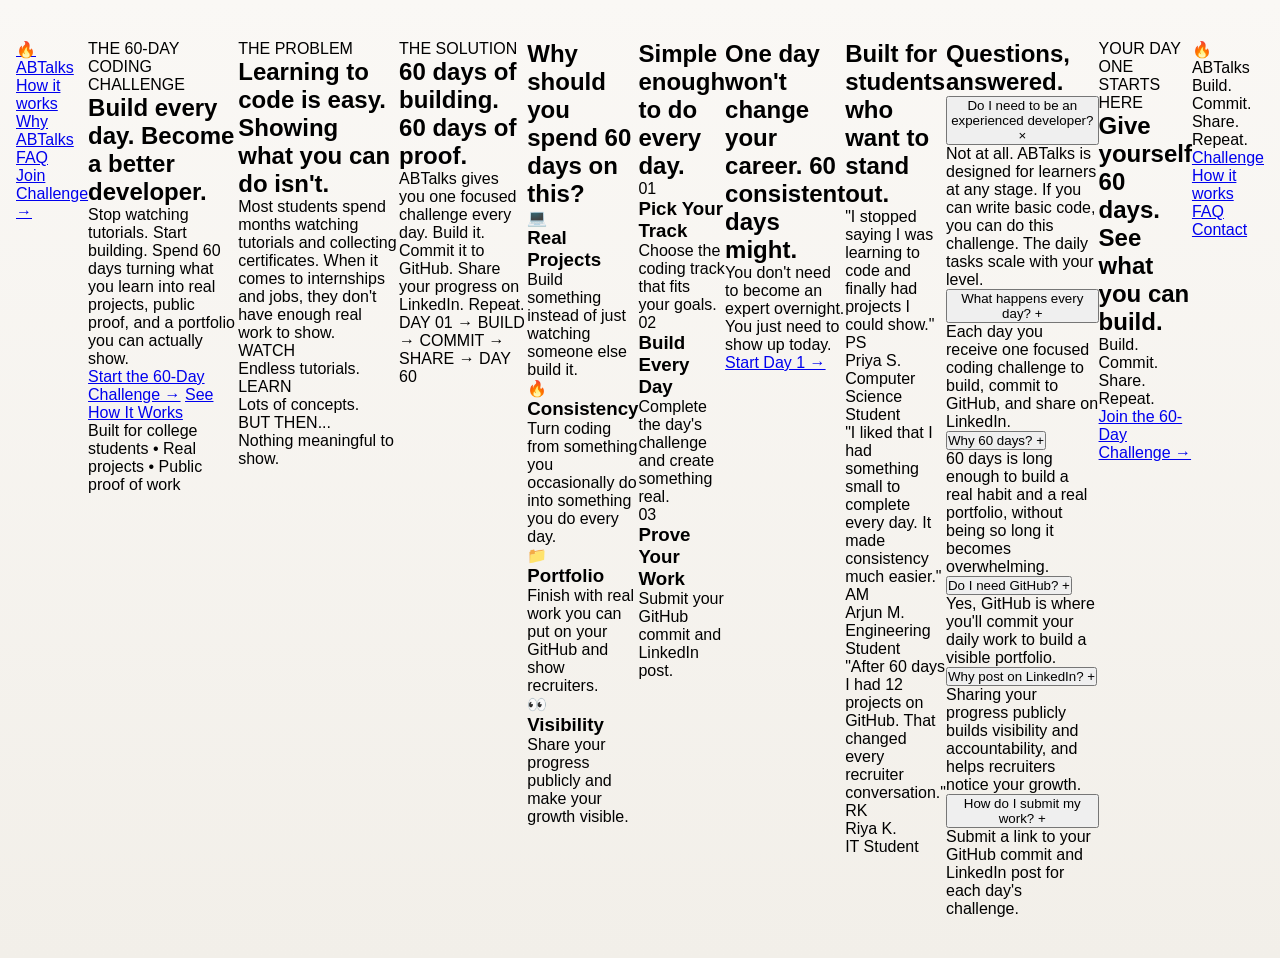
==== index.html @ c375f35a "Revise index.html for ABTalks branding and content Updated the title and structure of the HTML docum" ====
<!DOCTYPE html>
<html lang="en">
<head>
<meta charset="UTF-8">
<meta name="viewport" content="width=device-width, initial-scale=1.0">
<title>ABTalks — The 60-Day Coding Challenge</title>
<link rel="stylesheet" href="style.css">
</head>
<body>

  <!-- ===== HEADER ===== -->
  <header class="site-header">
    <div class="container header-inner">
      <a href="#" class="logo">🔥ABTalks</a>
      <nav class="nav-links">
        <a href="#how-it-works">How it works</a>
        <a href="#why">Why ABTalks</a>
        <a href="#faq">FAQ</a>
      </nav>
      <a href="#" class="btn btn-primary btn-small">Join Challenge →</a>
    </div>
  </header>

  <!-- ===== HERO ===== -->
  <section class="hero">
    <div class="container hero-inner">
      <span class="badge">THE 60-DAY CODING CHALLENGE</span>
      <h1>Build every day. <span class="accent">Become<br>a better developer.</span></h1>
      <p class="hero-sub">
        Stop watching tutorials. Start building. Spend 60 days turning what
        you learn into real projects, public proof, and a portfolio you can
        actually show.
      </p>
      <div class="hero-actions">
        <a href="#" class="btn btn-primary">Start the 60-Day Challenge →</a>
        <a href="#how-it-works" class="btn btn-secondary">See How It Works</a>
      </div>
      <p class="hero-note">Built for college students • Real projects • Public proof of work</p>
    </div>
  </section>

  <!-- ===== PROBLEM ===== -->
  <section class="problem">
    <div class="container">
      <span class="eyebrow">THE PROBLEM</span>
      <h2>Learning to code is easy.<br><span class="muted">Showing what you can do isn't.</span></h2>
      <p class="section-sub">
        Most students spend months watching tutorials and collecting certificates.
        When it comes to internships and jobs, they don't have enough real work to show.
      </p>

      <div class="problem-cards">
        <div class="p-card">
          <span class="p-card-label">WATCH</span>
          <p class="p-card-title">Endless tutorials.</p>
        </div>
        <div class="p-card">
          <span class="p-card-label">LEARN</span>
          <p class="p-card-title">Lots of concepts.</p>
        </div>
        <div class="p-card p-card-highlight">
          <span class="p-card-label">BUT THEN...</span>
          <p class="p-card-title">Nothing meaningful to show.</p>
        </div>
      </div>
    </div>
  </section>

  <!-- ===== SOLUTION ===== -->
  <section class="solution" id="how-it-works">
    <div class="container">
      <span class="eyebrow">THE SOLUTION</span>
      <h2>60 days of building. <span class="accent">60 days of proof.</span></h2>
      <p class="section-sub">
        ABTalks gives you one focused challenge every day. Build it. Commit it to
        GitHub. Share your progress on LinkedIn. Repeat.
      </p>

      <div class="flow">
        <span class="flow-pill flow-pill-accent">DAY 01</span>
        <span class="flow-arrow">→</span>
        <span class="flow-pill">BUILD</span>
        <span class="flow-arrow">→</span>
        <span class="flow-pill">COMMIT</span>
        <span class="flow-arrow">→</span>
        <span class="flow-pill">SHARE</span>
        <span class="flow-arrow">→</span>
        <span class="flow-pill flow-pill-accent">DAY 60</span>
      </div>
    </div>
  </section>

  <!-- ===== WHY ===== -->
  <section class="why" id="why">
    <div class="container">
      <h2>Why should you spend 60 days on this?</h2>

      <div class="why-cards">
        <div class="why-card">
          <span class="why-icon">💻</span>
          <h3>Real Projects</h3>
          <p>Build something instead of just watching someone else build it.</p>
        </div>
        <div class="why-card">
          <span class="why-icon">🔥</span>
          <h3>Consistency</h3>
          <p>Turn coding from something you occasionally do into something you do every day.</p>
        </div>
        <div class="why-card">
          <span class="why-icon">📁</span>
          <h3>Portfolio</h3>
          <p>Finish with real work you can put on your GitHub and show recruiters.</p>
        </div>
        <div class="why-card">
          <span class="why-icon">👀</span>
          <h3>Visibility</h3>
          <p>Share your progress publicly and make your growth visible.</p>
        </div>
      </div>
    </div>
  </section>

  <!-- ===== STEPS ===== -->
  <section class="steps">
    <div class="container">
      <h2>Simple enough to do every day.</h2>

      <div class="step-grid">
        <div class="step">
          <span class="step-num">01</span>
          <h3>Pick Your Track</h3>
          <p>Choose the coding track that fits your goals.</p>
        </div>
        <div class="step">
          <span class="step-num">02</span>
          <h3>Build Every Day</h3>
          <p>Complete the day's challenge and create something real.</p>
        </div>
        <div class="step">
          <span class="step-num">03</span>
          <h3>Prove Your Work</h3>
          <p>Submit your GitHub commit and LinkedIn post.</p>
        </div>
      </div>
    </div>
  </section>

  <!-- ===== MID CTA ===== -->
  <section class="mid-cta">
    <div class="container">
      <h2>One day won't change your career. <span class="accent">60 consistent days might.</span></h2>
      <p class="section-sub">You don't need to become an expert overnight. You just need to show up today.</p>
      <a href="#" class="btn btn-primary">Start Day 1 →</a>
    </div>
  </section>

  <!-- ===== TESTIMONIALS ===== -->
  <section class="testimonials">
    <div class="container">
      <h2>Built for students who want to stand out.</h2>

      <div class="testimonial-grid">
        <div class="testimonial">
          <p>"I stopped saying I was learning to code and finally had projects I could show."</p>
          <div class="testimonial-author">
            <span class="avatar avatar-orange">PS</span>
            <div>
              <p class="author-name">Priya S.</p>
              <p class="author-role">Computer Science Student</p>
            </div>
          </div>
        </div>
        <div class="testimonial">
          <p>"I liked that I had something small to complete every day. It made consistency much easier."</p>
          <div class="testimonial-author">
            <span class="avatar avatar-dark">AM</span>
            <div>
              <p class="author-name">Arjun M.</p>
              <p class="author-role">Engineering Student</p>
            </div>
          </div>
        </div>
        <div class="testimonial">
          <p>"After 60 days I had 12 projects on GitHub. That changed every recruiter conversation."</p>
          <div class="testimonial-author">
            <span class="avatar avatar-orange">RK</span>
            <div>
              <p class="author-name">Riya K.</p>
              <p class="author-role">IT Student</p>
            </div>
          </div>
        </div>
      </div>
    </div>
  </section>

  <!-- ===== FAQ ===== -->
  <section class="faq" id="faq">
    <div class="container">
      <h2 class="faq-title">Questions, answered.</h2>

      <div class="faq-list">
        <div class="faq-item open">
          <button class="faq-question">
            Do I need to be an experienced developer?
            <span class="faq-toggle">×</span>
          </button>
          <div class="faq-answer">
            <p>Not at all. ABTalks is designed for learners at any stage. If you can write basic code, you can do this challenge. The daily tasks scale with your level.</p>
          </div>
        </div>

        <div class="faq-item">
          <button class="faq-question">
            What happens every day?
            <span class="faq-toggle">+</span>
          </button>
          <div class="faq-answer">
            <p>Each day you receive one focused coding challenge to build, commit to GitHub, and share on LinkedIn.</p>
          </div>
        </div>

        <div class="faq-item">
          <button class="faq-question">
            Why 60 days?
            <span class="faq-toggle">+</span>
          </button>
          <div class="faq-answer">
            <p>60 days is long enough to build a real habit and a real portfolio, without being so long it becomes overwhelming.</p>
          </div>
        </div>

        <div class="faq-item">
          <button class="faq-question">
            Do I need GitHub?
            <span class="faq-toggle">+</span>
          </button>
          <div class="faq-answer">
            <p>Yes, GitHub is where you'll commit your daily work to build a visible portfolio.</p>
          </div>
        </div>

        <div class="faq-item">
          <button class="faq-question">
            Why post on LinkedIn?
            <span class="faq-toggle">+</span>
          </button>
          <div class="faq-answer">
            <p>Sharing your progress publicly builds visibility and accountability, and helps recruiters notice your growth.</p>
          </div>
        </div>

        <div class="faq-item">
          <button class="faq-question">
            How do I submit my work?
            <span class="faq-toggle">+</span>
          </button>
          <div class="faq-answer">
            <p>Submit a link to your GitHub commit and LinkedIn post for each day's challenge.</p>
          </div>
        </div>
      </div>
    </div>
  </section>

  <!-- ===== FINAL CTA + FOOTER ===== -->
  <section class="final-cta-wrap">
    <div class="container">
      <div class="final-cta">
        <span class="final-cta-eyebrow">YOUR DAY ONE STARTS HERE</span>
        <h2>Give yourself 60 days. See what you can build.</h2>
        <p>Build. Commit. Share. Repeat.</p>
        <a href="#" class="btn btn-white">Join the 60-Day Challenge →</a>
      </div>
    </div>
  </section>

  <footer class="site-footer">
    <div class="container footer-inner">
      <div>
        <p class="logo">🔥ABTalks</p>
        <p class="footer-tag">Build. Commit. Share. Repeat.</p>
      </div>
      <nav class="footer-links">
        <a href="#">Challenge</a>
        <a href="#how-it-works">How it works</a>
        <a href="#faq">FAQ</a>
        <a href="#">Contact</a>
      </nav>
    </div>
  </footer>

  <script>
    document.querySelectorAll('.faq-question').forEach(btn => {
      btn.addEventListener('click', () => {
        const item = btn.parentElement;
        const isOpen = item.classList.contains('open');
        document.querySelectorAll('.faq-item').forEach(i => {
          i.classList.remove('open');
          i.querySelector('.faq-toggle').textContent = '+';
        });
        if (!isOpen) {
          item.classList.add('open');
          item.querySelector('.faq-toggle').textContent = '×';
        }
      });
    });
  </script>

</body>
</html>
---- style.css ----
* {
  margin: 0;
  padding: 0;
  box-sizing: border-box;
}

body {
  font-family: -apple-system, BlinkMacSystemFont, 'Segoe UI', Roboto, Helvetica, Arial, sans-serif;
  background: linear-gradient(180deg, #faf8f5 0%, #f2efe9 100%);
  min-height: 100vh;
  display: flex;
  justify-content: center;
  padding: 40px 16px;
}

.app {
  width: 100%;
  max-width: 380px;
}

/* Brand */
.brand {
  display: flex;
  align-items: center;
  gap: 10px;
  margin-bottom: 20px;
}

.brand-icon {
  width: 36px;
  height: 36px;
  background: linear-gradient(135deg, #ff7a1a, #ff4d1a);
  border-radius: 10px;
  display: flex;
  align-items: center;
  justify-content: center;
  font-size: 18px;
  color: #fff;
  box-shadow: 0 4px 10px rgba(255, 90, 30, 0.3);
}

.brand-name {
  font-size: 20px;
  font-weight: 700;
  color: #1a1a1a;
}

/* Card */
.card {
  background: #fff;
  border-radius: 16px;
  padding: 24px;
  margin-bottom: 16px;
  box-shadow: 0 2px 8px rgba(0, 0, 0, 0.04), 0 1px 2px rgba(0, 0, 0, 0.06);
  border: 1px solid rgba(0, 0, 0, 0.04);
  transition: transform 0.25s ease, box-shadow 0.25s ease;
}

.card:hover {
  transform: translateY(-4px);
  box-shadow: 0 12px 24px rgba(0, 0, 0, 0.08), 0 4px 8px rgba(0, 0, 0, 0.04);
}

.label {
  font-size: 12px;
  font-weight: 700;
  letter-spacing: 0.5px;
  display: inline-block;
  margin-bottom: 12px;
}

.label-orange { color: #ff7a1a; }
.label-gray { color: #8a8a8a; }

.streak-title {
  font-size: 26px;
  margin-bottom: 6px;
}

.streak-sub {
  color: #8a8a8a;
  font-size: 14px;
  margin-bottom: 20px;
}

/* Days row */
.days {
  display: flex;
  justify-content: space-between;
}

.day {
  display: flex;
  flex-direction: column;
  align-items: center;
  gap: 8px;
}

.dot {
  width: 32px;
  height: 32px;
  border-radius: 50%;
  background: #ececec;
}

.dot.filled {
  background: linear-gradient(135deg, #ff8a1e, #ff5a1e);
  box-shadow: 0 4px 10px rgba(255, 90, 30, 0.35);
  transition: transform 0.2s ease;
}

.dot.filled:hover {
  transform: scale(1.15);
}

.day span {
  font-size: 12px;
  color: #b0b0b0;
  font-weight: 600;
}

/* Goal card */
.goal-title {
  font-size: 18px;
  margin: 8px 0 20px;
  color: #1a1a1a;
}

/* Mark as Done button */
.mark-done-btn {
  width: 100%;
  padding: 14px;
  border: 2px solid #1a1a1a;
  border-radius: 10px;
  background: #fff;
  font-size: 15px;
  font-weight: 600;
  cursor: pointer;
  transition: all 0.2s ease;
}

.mark-done-btn:hover {
  background: #1a1a1a;
  color: #fff;
}

.mark-done-btn.completed {
  border-color: #22c55e;
  background: #f0fdf4;
  color: #16a34a;
  cursor: default;
}

.mark-done-btn.completed:hover {
  background: #f0fdf4;
  color: #16a34a;
}

/* Dashboard button */
.dashboard-btn {
  width: 100%;
  padding: 16px;
  border: none;
  border-radius: 12px;
  background: linear-gradient(135deg, #ff8a1e, #ff3d1e);
  color: #fff;
  font-size: 16px;
  font-weight: 700;
  cursor: pointer;
  display: flex;
  align-items: center;
  justify-content: center;
  gap: 8px;
  transition: transform 0.15s ease, box-shadow 0.15s ease;
  margin-bottom: 12px;
}

.dashboard-btn:hover {
  transform: translateY(-3px);
  box-shadow: 0 12px 28px rgba(255, 90, 30, 0.4);
}

.arrow {
  transition: transform 0.2s ease;
}

.dashboard-btn:hover .arrow {
  transform: translateX(4px);
}

/* Footer */
.footer-text {
  text-align: center;
  color: #b0b0b0;
  font-size: 13px;
}

/* Responsive tweaks */
@media (max-width: 400px) {
  .card {
    padding: 18px;
  }

  .streak-title {
    font-size: 22px;
  }

  .dot {
    width: 28px;
    height: 28px;
  }

  .dashboard-btn,
  .mark-done-btn {
    font-size: 14px;
    padding: 13px;
  }
}

.streak-top-row {
  display: flex;
  justify-content: space-between;
  align-items: center;
  width: 100%;
}

.streak-top-row .label {
  margin-bottom: 0;
}

.today-badge {
  background: rgba(255, 255, 255, 0.95);
  color: #ff6a1a;
  font-size: 12px;
  font-weight: 700;
  padding: 6px 14px;
  border-radius: 20px;
  box-shadow: 0 2px 6px rgba(0, 0, 0, 0.15);
  display: none;
  white-space: nowrap;
  flex-shrink: 0;
}

.today-badge.show {
  display: inline-block;
}
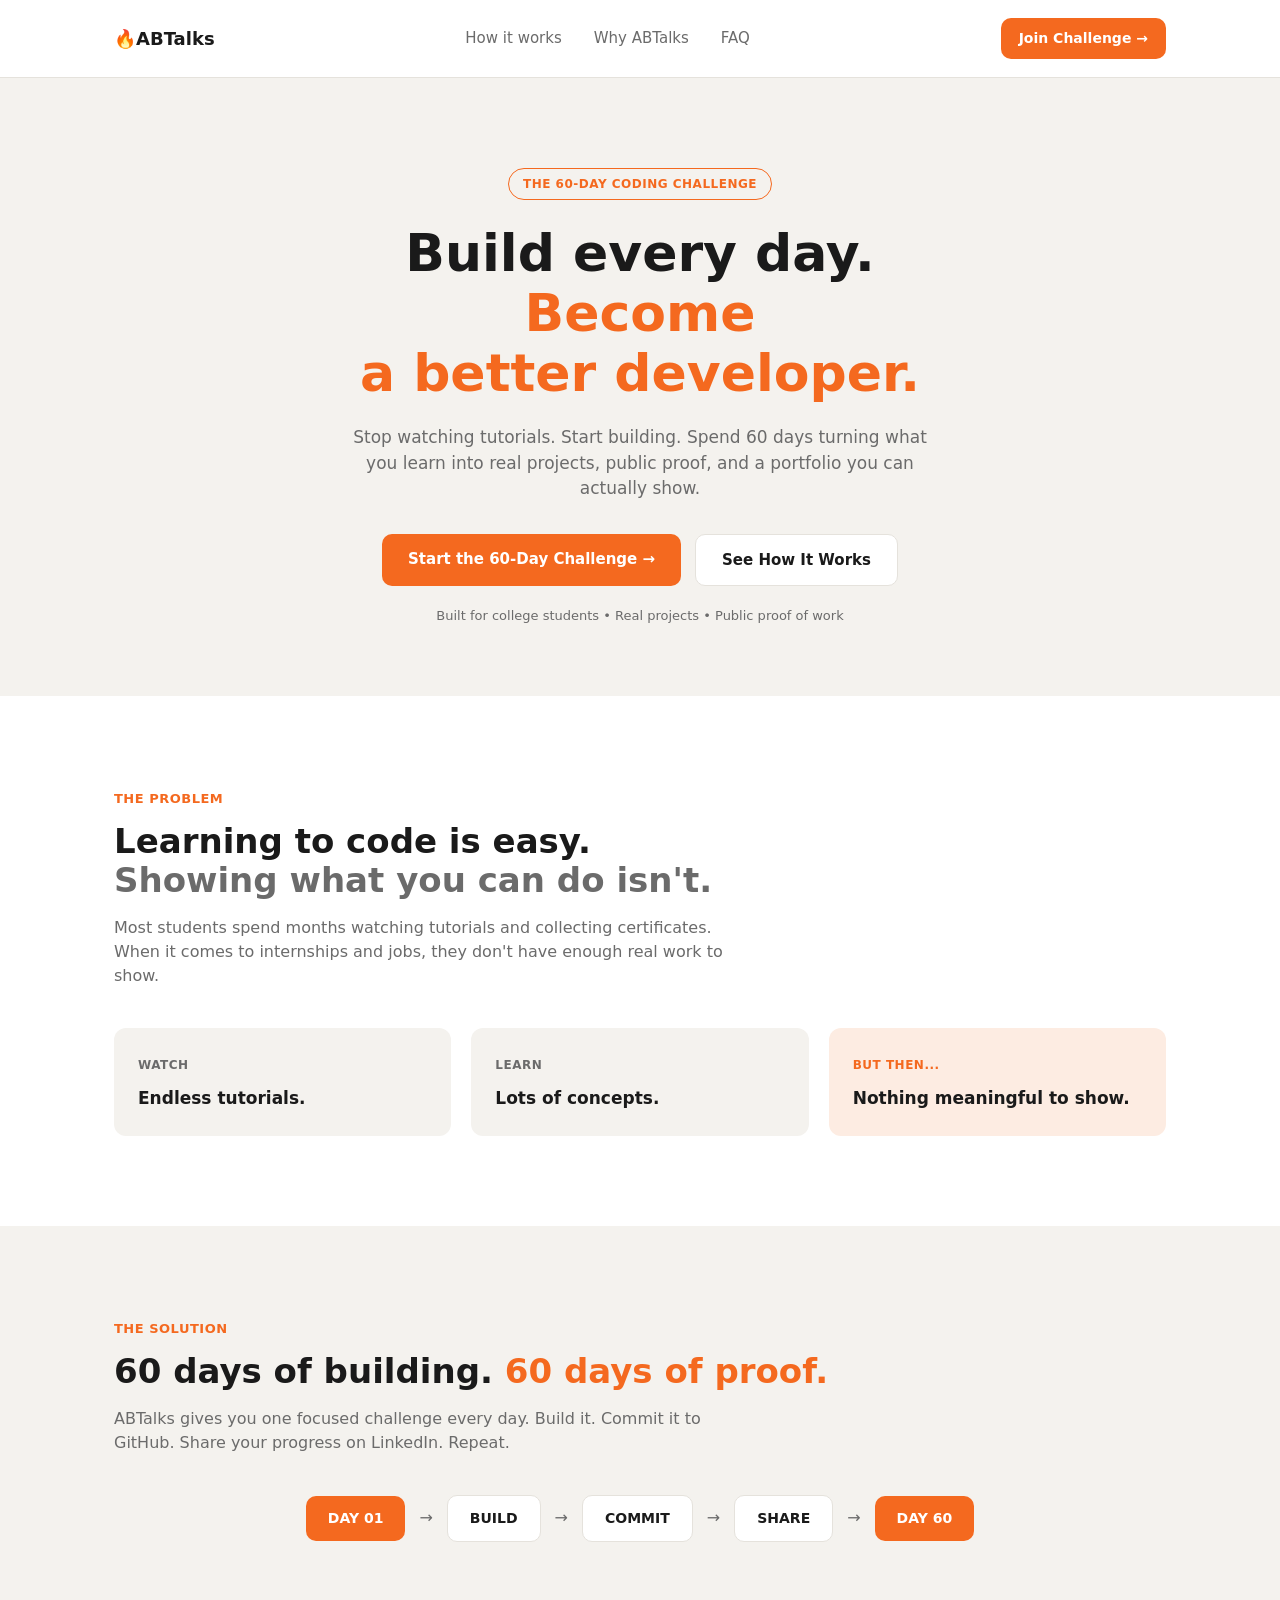
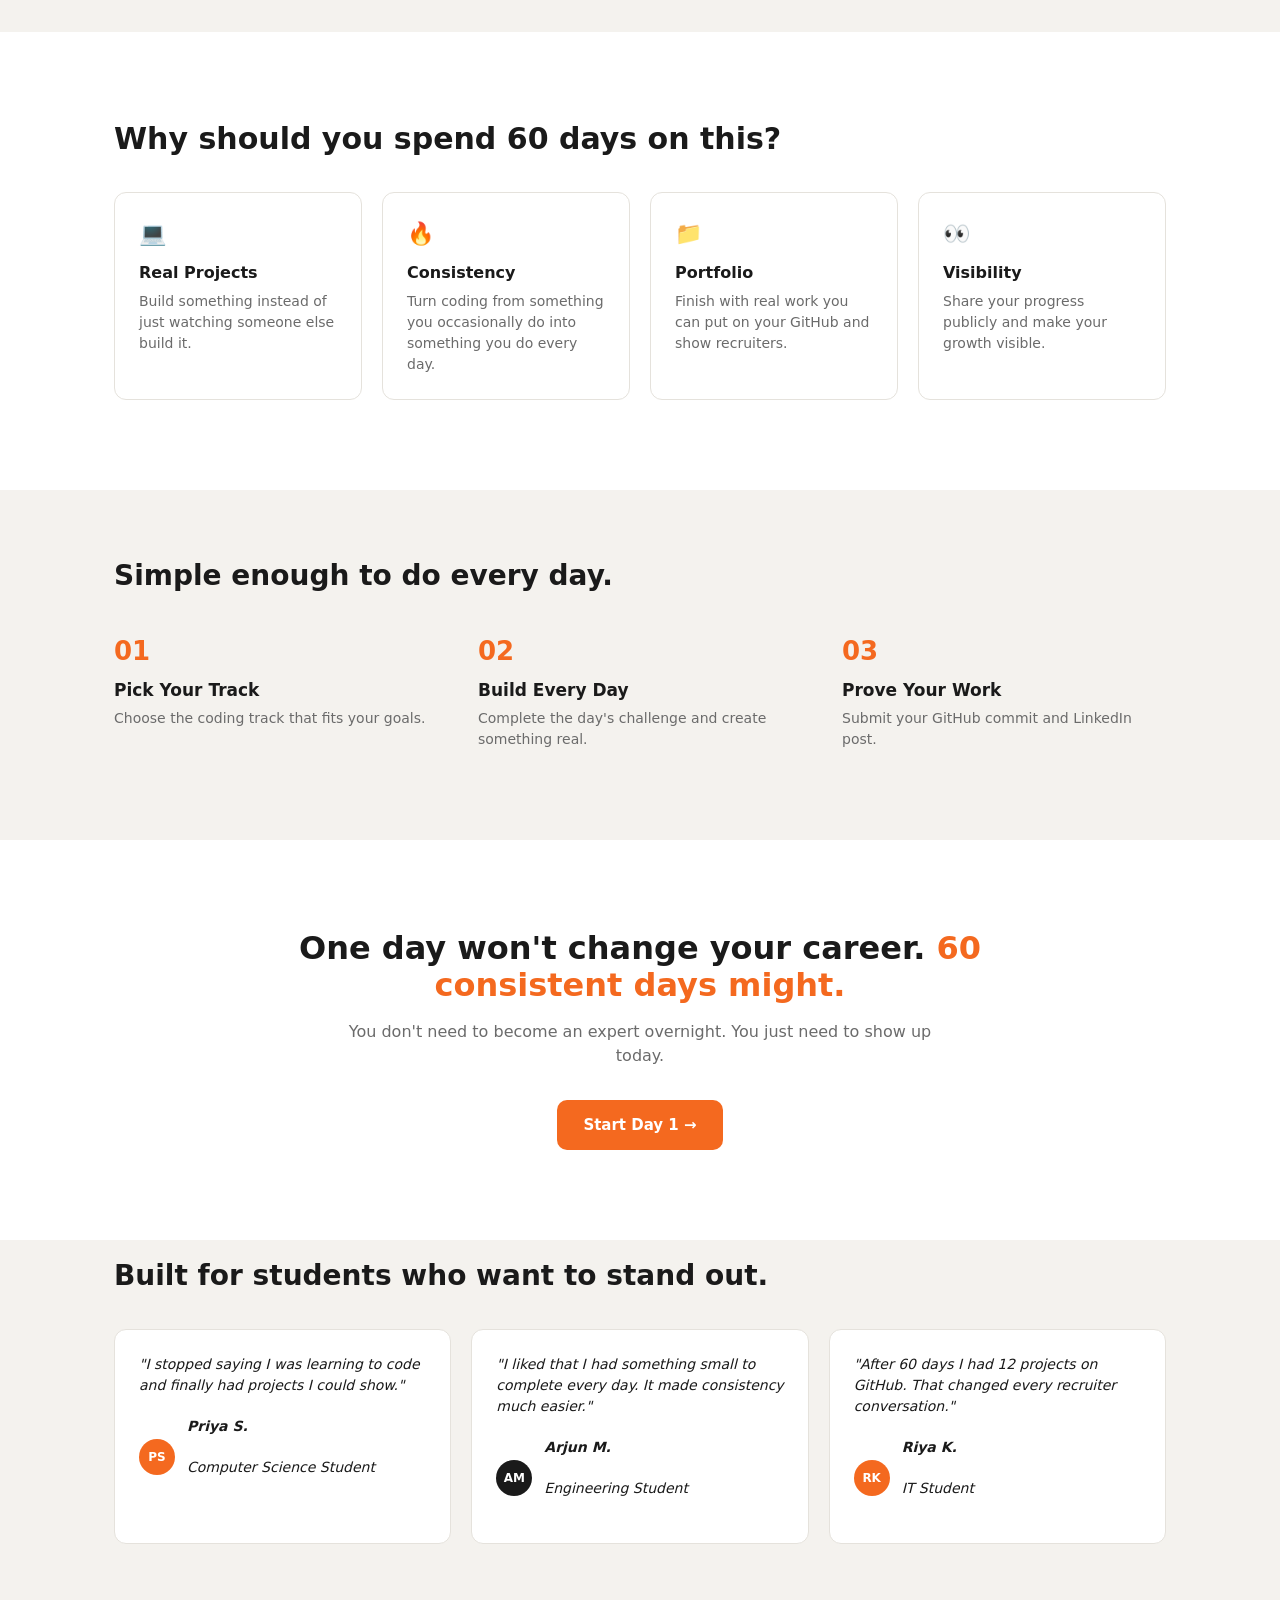
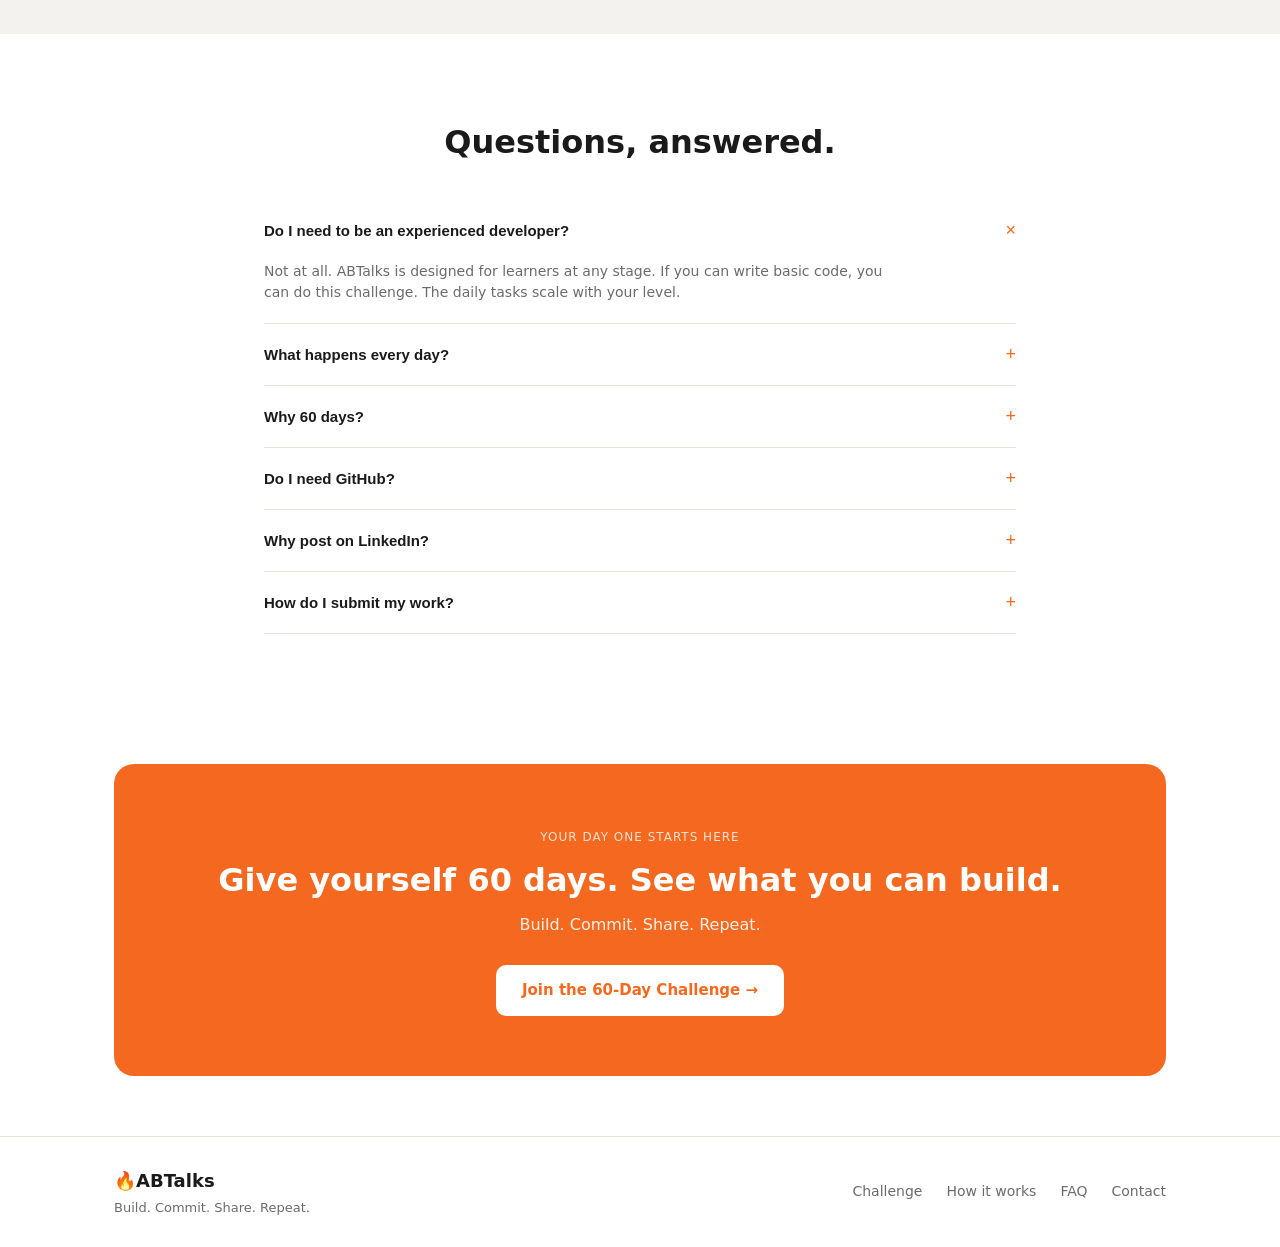
==== commit 41385902: "Update index.html" ====
--- a/index.html
+++ b/index.html
@@ -17,7 +17,7 @@
         <a href="#why">Why ABTalks</a>
         <a href="#faq">FAQ</a>
       </nav>
-      <a href="#" class="btn btn-primary btn-small">Join Challenge →</a>
+      <a href="homepage.html" class="btn btn-primary btn-small">Join Challenge →</a>
     </div>
   </header>
 
@@ -32,7 +32,7 @@
         actually show.
       </p>
       <div class="hero-actions">
-        <a href="#" class="btn btn-primary">Start the 60-Day Challenge →</a>
+       <a href="homepage.html" class="btn btn-primary">Start the 60-Day Challenge →</a>
         <a href="#how-it-works" class="btn btn-secondary">See How It Works</a>
       </div>
       <p class="hero-note">Built for college students • Real projects • Public proof of work</p>
@@ -150,7 +150,7 @@
     <div class="container">
       <h2>One day won't change your career. <span class="accent">60 consistent days might.</span></h2>
       <p class="section-sub">You don't need to become an expert overnight. You just need to show up today.</p>
-      <a href="#" class="btn btn-primary">Start Day 1 →</a>
+      <a href="homepage.html" class="btn btn-primary">Start Day 1 →</a>
     </div>
   </section>
 
@@ -270,7 +270,7 @@
         <span class="final-cta-eyebrow">YOUR DAY ONE STARTS HERE</span>
         <h2>Give yourself 60 days. See what you can build.</h2>
         <p>Build. Commit. Share. Repeat.</p>
-        <a href="#" class="btn btn-white">Join the 60-Day Challenge →</a>
+        <a href="homepage.html" class="btn btn-white">Join the 60-Day Challenge →</a>
       </div>
     </div>
   </section>
--- a/style.css
+++ b/style.css
@@ -1,246 +1,195 @@
-* {
-  margin: 0;
-  padding: 0;
-  box-sizing: border-box;
+* { margin: 0; padding: 0; box-sizing: border-box; }
+
+:root {
+  --orange: #f4691f;
+  --orange-light: #fdece2;
+  --dark: #1a1a1a;
+  --gray: #6b6b6b;
+  --gray-light: #f4f2ee;
+  --border: #e5e2dc;
+  --white: #ffffff;
 }
 
 body {
-  font-family: -apple-system, BlinkMacSystemFont, 'Segoe UI', Roboto, Helvetica, Arial, sans-serif;
-  background: linear-gradient(180deg, #faf8f5 0%, #f2efe9 100%);
-  min-height: 100vh;
-  display: flex;
-  justify-content: center;
-  padding: 40px 16px;
+  font-family: 'Poppins', 'Segoe UI', system-ui, sans-serif;
+  color: var(--dark);
+  line-height: 1.5;
+  background: var(--white);
 }
 
-.app {
-  width: 100%;
-  max-width: 380px;
+.container {
+  max-width: 1100px;
+  margin: 0 auto;
+  padding: 0 24px;
 }
 
-/* Brand */
-.brand {
+h1, h2, h3 { font-weight: 800; line-height: 1.15; }
+
+.accent { color: var(--orange); }
+.muted { color: var(--gray); }
+
+/* Buttons */
+.btn {
+  display: inline-block;
+  padding: 14px 26px;
+  border-radius: 10px;
+  font-weight: 700;
+  font-size: 15px;
+  text-decoration: none;
+  transition: 0.2s ease;
+}
+.btn-primary { background: var(--orange); color: #fff; }
+.btn-primary:hover { background: #e05a10; }
+.btn-secondary { background: #fff; color: var(--dark); border: 1px solid var(--border); }
+.btn-secondary:hover { background: var(--gray-light); }
+.btn-small { padding: 10px 18px; font-size: 14px; }
+.btn-white { background: #fff; color: var(--orange); }
+
+/* Header */
+.site-header { border-bottom: 1px solid var(--border); }
+.header-inner {
   display: flex;
   align-items: center;
-  gap: 10px;
-  margin-bottom: 20px;
+  justify-content: space-between;
+  padding: 18px 24px;
 }
+.logo { font-weight: 800; font-size: 18px; color: var(--dark); text-decoration: none; }
+.nav-links { display: flex; gap: 32px; }
+.nav-links a { color: var(--gray); text-decoration: none; font-size: 15px; font-weight: 500; }
+.nav-links a:hover { color: var(--dark); }
 
-.brand-icon {
-  width: 36px;
-  height: 36px;
-  background: linear-gradient(135deg, #ff7a1a, #ff4d1a);
-  border-radius: 10px;
-  display: flex;
-  align-items: center;
-  justify-content: center;
-  font-size: 18px;
-  color: #fff;
-  box-shadow: 0 4px 10px rgba(255, 90, 30, 0.3);
-}
-
-.brand-name {
-  font-size: 20px;
-  font-weight: 700;
-  color: #1a1a1a;
-}
-
-/* Card */
-.card {
-  background: #fff;
-  border-radius: 16px;
-  padding: 24px;
-  margin-bottom: 16px;
-  box-shadow: 0 2px 8px rgba(0, 0, 0, 0.04), 0 1px 2px rgba(0, 0, 0, 0.06);
-  border: 1px solid rgba(0, 0, 0, 0.04);
-  transition: transform 0.25s ease, box-shadow 0.25s ease;
-}
-
-.card:hover {
-  transform: translateY(-4px);
-  box-shadow: 0 12px 24px rgba(0, 0, 0, 0.08), 0 4px 8px rgba(0, 0, 0, 0.04);
-}
-
-.label {
+/* Hero */
+.hero { padding: 90px 0 70px; background: var(--gray-light); }
+.hero-inner { max-width: 760px; margin: 0 auto; text-align: center; }
+.badge {
+  display: inline-block;
+  border: 1px solid var(--orange);
+  color: var(--orange);
   font-size: 12px;
   font-weight: 700;
   letter-spacing: 0.5px;
-  display: inline-block;
-  margin-bottom: 12px;
+  padding: 6px 14px;
+  border-radius: 20px;
+  margin-bottom: 24px;
 }
+.hero h1 { font-size: 52px; margin-bottom: 22px; }
+.hero-sub { color: var(--gray); font-size: 17px; max-width: 600px; margin: 0 auto 32px; }
+.hero-actions { display: flex; gap: 14px; justify-content: center; margin-bottom: 20px; }
+.hero-note { color: var(--gray); font-size: 13px; }
 
-.label-orange { color: #ff7a1a; }
-.label-gray { color: #8a8a8a; }
+/* Problem */
+.problem { padding: 90px 0; }
+.eyebrow { color: var(--orange); font-weight: 700; font-size: 13px; letter-spacing: 0.5px; }
+.problem h2, .solution h2 { font-size: 34px; margin: 12px 0 16px; }
+.section-sub { color: var(--gray); font-size: 16px; max-width: 620px; margin-bottom: 40px; }
 
-.streak-title {
-  font-size: 26px;
-  margin-bottom: 6px;
+.problem-cards { display: grid; grid-template-columns: repeat(3, 1fr); gap: 20px; }
+.p-card { background: var(--gray-light); border-radius: 12px; padding: 24px; }
+.p-card-highlight { background: var(--orange-light); }
+.p-card-label { color: var(--gray); font-size: 12px; font-weight: 700; letter-spacing: 0.5px; }
+.p-card-highlight .p-card-label { color: var(--orange); }
+.p-card-title { font-weight: 700; font-size: 17px; margin-top: 10px; }
+
+/* Solution */
+.solution { padding: 90px 0; background: var(--gray-light); }
+.flow { display: flex; align-items: center; justify-content: center; gap: 14px; margin-top: 40px; flex-wrap: wrap; }
+.flow-pill {
+  background: #fff;
+  border: 1px solid var(--border);
+  padding: 12px 22px;
+  border-radius: 10px;
+  font-weight: 700;
+  font-size: 14px;
 }
+.flow-pill-accent { background: var(--orange); color: #fff; border: none; }
+.flow-arrow { color: var(--gray); }
 
-.streak-sub {
-  color: #8a8a8a;
-  font-size: 14px;
-  margin-bottom: 20px;
+/* Why */
+.why { padding: 90px 0; }
+.why h2 { font-size: 30px; margin-bottom: 36px; }
+.why-cards { display: grid; grid-template-columns: repeat(4, 1fr); gap: 20px; }
+.why-card { border: 1px solid var(--border); border-radius: 12px; padding: 24px; }
+.why-icon { font-size: 22px; display: block; margin-bottom: 14px; }
+.why-card h3 { font-size: 16px; margin-bottom: 8px; }
+.why-card p { color: var(--gray); font-size: 14px; }
+
+/* Steps */
+.steps { padding: 70px 0 90px; background: var(--gray-light); }
+.steps h2 { font-size: 28px; margin-bottom: 40px; }
+.step-grid { display: grid; grid-template-columns: repeat(3, 1fr); gap: 40px; }
+.step-num { color: var(--orange); font-size: 26px; font-weight: 800; display: block; margin-bottom: 10px; }
+.step h3 { font-size: 17px; margin-bottom: 8px; }
+.step p { color: var(--gray); font-size: 14px; }
+
+/* Mid CTA */
+.mid-cta { padding: 90px 0; text-align: center; }
+.mid-cta h2 { font-size: 32px; max-width: 700px; margin: 0 auto 16px; }
+.mid-cta .section-sub { margin: 0 auto 32px; }
+
+/* Testimonials */
+.testimonials { padding: 20px 0 90px; background: var(--gray-light); }
+.testimonials h2 { font-size: 28px; margin-bottom: 36px; }
+.testimonial-grid { display: grid; grid-template-columns: repeat(3, 1fr); gap: 20px; }
+.testimonial { background: #fff; border-radius: 12px; padding: 24px; border: 1px solid var(--border); }
+.testimonial p { font-style: italic; font-size: 14px; color: var(--dark); margin-bottom: 20px; }
+.testimonial-author { display: flex; align-items: center; gap: 12px; }
+.avatar {
+  width: 36px; height: 36px; border-radius: 50%;
+  display: flex; align-items: center; justify-content: center;
+  color: #fff; font-size: 12px; font-weight: 700;
 }
+.avatar-orange { background: var(--orange); }
+.avatar-dark { background: var(--dark); }
+.author-name { font-weight: 700; font-size: 14px; }
+.author-role { color: var(--gray); font-size: 12px; }
 
-/* Days row */
-.days {
-  display: flex;
-  justify-content: space-between;
-}
-
-.day {
-  display: flex;
-  flex-direction: column;
-  align-items: center;
-  gap: 8px;
-}
-
-.dot {
-  width: 32px;
-  height: 32px;
-  border-radius: 50%;
-  background: #ececec;
-}
-
-.dot.filled {
-  background: linear-gradient(135deg, #ff8a1e, #ff5a1e);
-  box-shadow: 0 4px 10px rgba(255, 90, 30, 0.35);
-  transition: transform 0.2s ease;
-}
-
-.dot.filled:hover {
-  transform: scale(1.15);
-}
-
-.day span {
-  font-size: 12px;
-  color: #b0b0b0;
-  font-weight: 600;
-}
-
-/* Goal card */
-.goal-title {
-  font-size: 18px;
-  margin: 8px 0 20px;
-  color: #1a1a1a;
-}
-
-/* Mark as Done button */
-.mark-done-btn {
+/* FAQ */
+.faq { padding: 90px 0; max-width: 800px; margin: 0 auto; }
+.faq-title { text-align: center; font-size: 32px; margin-bottom: 40px; }
+.faq-item { border-bottom: 1px solid var(--border); }
+.faq-question {
   width: 100%;
-  padding: 14px;
-  border: 2px solid #1a1a1a;
-  border-radius: 10px;
-  background: #fff;
-  font-size: 15px;
-  font-weight: 600;
-  cursor: pointer;
-  transition: all 0.2s ease;
-}
-
-.mark-done-btn:hover {
-  background: #1a1a1a;
-  color: #fff;
-}
-
-.mark-done-btn.completed {
-  border-color: #22c55e;
-  background: #f0fdf4;
-  color: #16a34a;
-  cursor: default;
-}
-
-.mark-done-btn.completed:hover {
-  background: #f0fdf4;
-  color: #16a34a;
-}
-
-/* Dashboard button */
-.dashboard-btn {
-  width: 100%;
-  padding: 16px;
-  border: none;
-  border-radius: 12px;
-  background: linear-gradient(135deg, #ff8a1e, #ff3d1e);
-  color: #fff;
-  font-size: 16px;
-  font-weight: 700;
-  cursor: pointer;
-  display: flex;
-  align-items: center;
-  justify-content: center;
-  gap: 8px;
-  transition: transform 0.15s ease, box-shadow 0.15s ease;
-  margin-bottom: 12px;
-}
-
-.dashboard-btn:hover {
-  transform: translateY(-3px);
-  box-shadow: 0 12px 28px rgba(255, 90, 30, 0.4);
-}
-
-.arrow {
-  transition: transform 0.2s ease;
-}
-
-.dashboard-btn:hover .arrow {
-  transform: translateX(4px);
-}
-
-/* Footer */
-.footer-text {
-  text-align: center;
-  color: #b0b0b0;
-  font-size: 13px;
-}
-
-/* Responsive tweaks */
-@media (max-width: 400px) {
-  .card {
-    padding: 18px;
-  }
-
-  .streak-title {
-    font-size: 22px;
-  }
-
-  .dot {
-    width: 28px;
-    height: 28px;
-  }
-
-  .dashboard-btn,
-  .mark-done-btn {
-    font-size: 14px;
-    padding: 13px;
-  }
-}
-
-.streak-top-row {
   display: flex;
   justify-content: space-between;
   align-items: center;
-  width: 100%;
+  background: none;
+  border: none;
+  padding: 20px 0;
+  font-weight: 700;
+  font-size: 15px;
+  text-align: left;
+  cursor: pointer;
+  color: var(--dark);
 }
+.faq-toggle { color: var(--orange); font-size: 18px; font-weight: 400; }
+.faq-answer { max-height: 0; overflow: hidden; transition: max-height 0.25s ease; }
+.faq-item.open .faq-answer { max-height: 300px; padding-bottom: 20px; }
+.faq-answer p { color: var(--gray); font-size: 14px; max-width: 640px; }
 
-.streak-top-row .label {
-  margin-bottom: 0;
+/* Final CTA */
+.final-cta-wrap { padding: 40px 24px 60px; }
+.final-cta {
+  background: var(--orange);
+  border-radius: 20px;
+  text-align: center;
+  padding: 60px 40px;
+  color: #fff;
 }
+.final-cta-eyebrow { font-size: 12px; letter-spacing: 1px; opacity: 0.8; }
+.final-cta h2 { font-size: 32px; margin: 14px 0; }
+.final-cta p { opacity: 0.9; margin-bottom: 28px; }
 
-.today-badge {
-  background: rgba(255, 255, 255, 0.95);
-  color: #ff6a1a;
-  font-size: 12px;
-  font-weight: 700;
-  padding: 6px 14px;
-  border-radius: 20px;
-  box-shadow: 0 2px 6px rgba(0, 0, 0, 0.15);
-  display: none;
-  white-space: nowrap;
-  flex-shrink: 0;
+/* Footer */
+.site-footer { border-top: 1px solid var(--border); padding: 30px 0; }
+.footer-inner { display: flex; justify-content: space-between; align-items: center; flex-wrap: wrap; gap: 16px; }
+.footer-tag { color: var(--gray); font-size: 13px; margin-top: 4px; }
+.footer-links { display: flex; gap: 24px; }
+.footer-links a { color: var(--gray); text-decoration: none; font-size: 14px; }
+.footer-links a:hover { color: var(--dark); }
+
+/* Responsive */
+@media (max-width: 900px) {
+  .why-cards, .step-grid, .testimonial-grid, .problem-cards { grid-template-columns: 1fr; }
+  .hero h1 { font-size: 36px; }
+  .nav-links { display: none; }
 }
-
-.today-badge.show {
-  display: inline-block;
-}
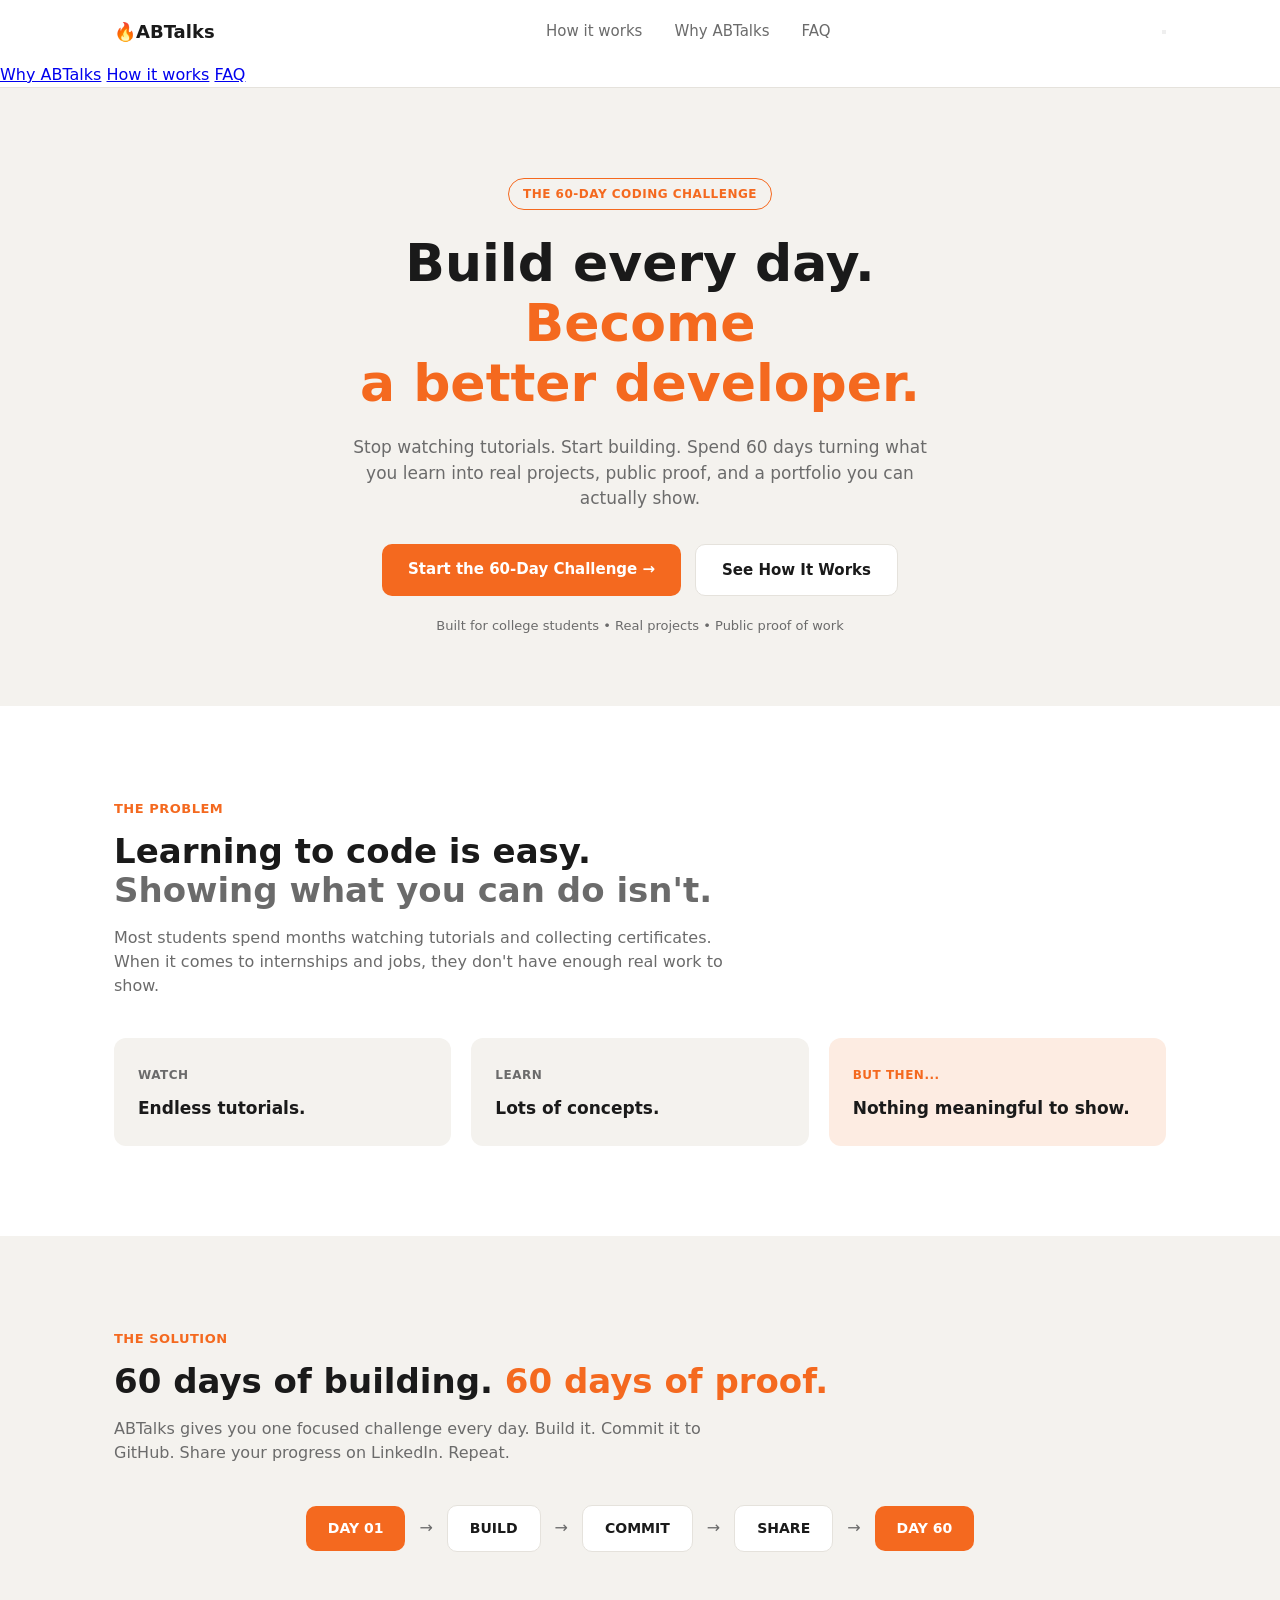
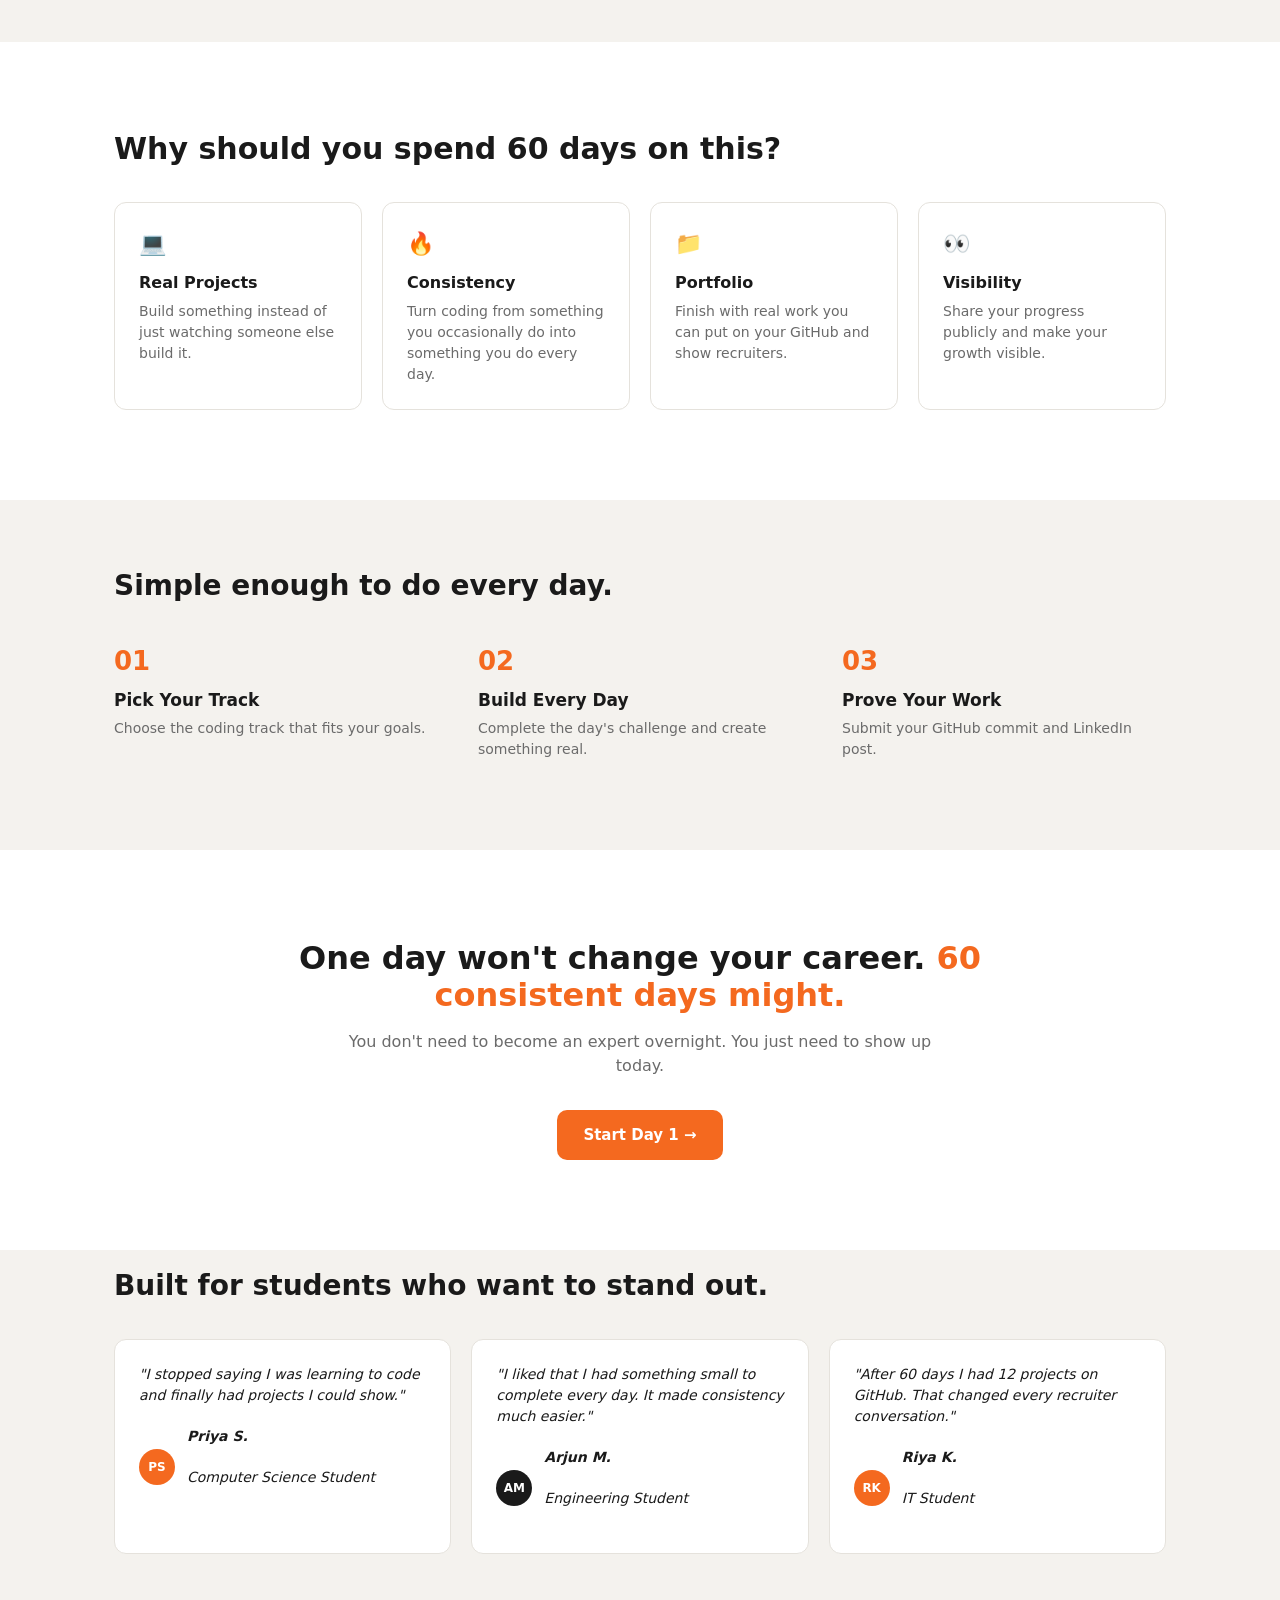
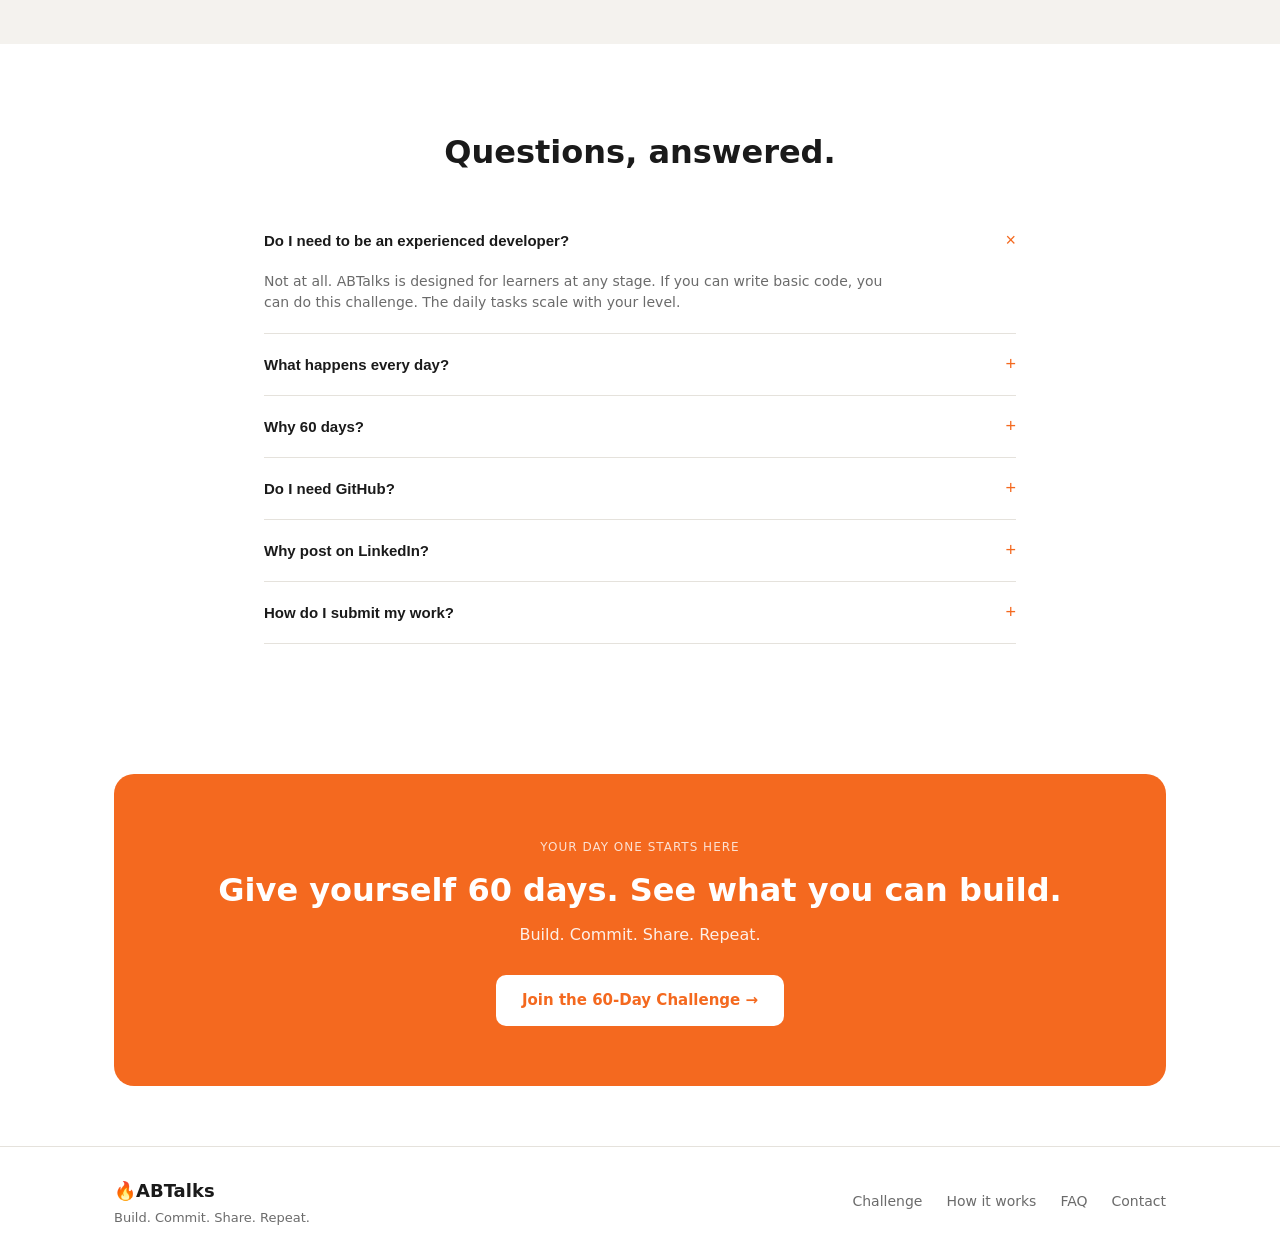
==== commit 4bf39d96: "Replace Join Challenge link with mobile menu toggle" ====
--- a/index.html
+++ b/index.html
@@ -12,12 +12,21 @@
   <header class="site-header">
     <div class="container header-inner">
       <a href="#" class="logo">🔥ABTalks</a>
-      <nav class="nav-links">
+     <nav class="nav-links">
         <a href="#how-it-works">How it works</a>
         <a href="#why">Why ABTalks</a>
         <a href="#faq">FAQ</a>
       </nav>
-      <a href="homepage.html" class="btn btn-primary btn-small">Join Challenge →</a>
+      <button class="menu-toggle" id="menuToggle" aria-label="Open menu">
+        <span></span>
+        <span></span>
+        <span></span>
+      </button>
+    </div>
+    <nav class="mobile-menu" id="mobileMenu">
+      <a href="#why">Why ABTalks</a>
+      <a href="#how-it-works">How it works</a>
+      <a href="#faq">FAQ</a>
     </div>
   </header>
 
--- a/style.css
+++ b/style.css
@@ -15,6 +15,7 @@
   color: var(--dark);
   line-height: 1.5;
   background: var(--white);
+  overflow-x: hidden;
 }
 
 .container {
@@ -36,14 +37,16 @@
   font-weight: 700;
   font-size: 15px;
   text-decoration: none;
-  transition: 0.2s ease;
+  transition: all 0.2s ease;
+  cursor: pointer;
 }
 .btn-primary { background: var(--orange); color: #fff; }
-.btn-primary:hover { background: #e05a10; }
+.btn-primary:hover { background: #e05a10; transform: translateY(-2px); box-shadow: 0 6px 16px rgba(244,105,31,0.35); }
 .btn-secondary { background: #fff; color: var(--dark); border: 1px solid var(--border); }
-.btn-secondary:hover { background: var(--gray-light); }
+.btn-secondary:hover { background: var(--gray-light); border-color: var(--dark); transform: translateY(-2px); }
 .btn-small { padding: 10px 18px; font-size: 14px; }
 .btn-white { background: #fff; color: var(--orange); }
+.btn-white:hover { background: var(--dark); color: #fff; transform: translateY(-2px); box-shadow: 0 6px 16px rgba(0,0,0,0.25); }
 
 /* Header */
 .site-header { border-bottom: 1px solid var(--border); }
@@ -55,8 +58,8 @@
 }
 .logo { font-weight: 800; font-size: 18px; color: var(--dark); text-decoration: none; }
 .nav-links { display: flex; gap: 32px; }
-.nav-links a { color: var(--gray); text-decoration: none; font-size: 15px; font-weight: 500; }
-.nav-links a:hover { color: var(--dark); }
+.nav-links a { color: var(--gray); text-decoration: none; font-size: 15px; font-weight: 500; transition: color 0.2s ease; }
+.nav-links a:hover { color: var(--orange); }
 
 /* Hero */
 .hero { padding: 90px 0 70px; background: var(--gray-light); }
@@ -74,7 +77,7 @@
 }
 .hero h1 { font-size: 52px; margin-bottom: 22px; }
 .hero-sub { color: var(--gray); font-size: 17px; max-width: 600px; margin: 0 auto 32px; }
-.hero-actions { display: flex; gap: 14px; justify-content: center; margin-bottom: 20px; }
+.hero-actions { display: flex; gap: 14px; justify-content: center; margin-bottom: 20px; flex-wrap: wrap; }
 .hero-note { color: var(--gray); font-size: 13px; }
 
 /* Problem */
@@ -84,7 +87,8 @@
 .section-sub { color: var(--gray); font-size: 16px; max-width: 620px; margin-bottom: 40px; }
 
 .problem-cards { display: grid; grid-template-columns: repeat(3, 1fr); gap: 20px; }
-.p-card { background: var(--gray-light); border-radius: 12px; padding: 24px; }
+.p-card { background: var(--gray-light); border-radius: 12px; padding: 24px; transition: transform 0.2s ease; }
+.p-card:hover { transform: translateY(-4px); }
 .p-card-highlight { background: var(--orange-light); }
 .p-card-label { color: var(--gray); font-size: 12px; font-weight: 700; letter-spacing: 0.5px; }
 .p-card-highlight .p-card-label { color: var(--orange); }
@@ -100,7 +104,9 @@
   border-radius: 10px;
   font-weight: 700;
   font-size: 14px;
-}
+  transition: transform 0.2s ease;
+}
+.flow-pill:hover { transform: translateY(-2px); }
 .flow-pill-accent { background: var(--orange); color: #fff; border: none; }
 .flow-arrow { color: var(--gray); }
 
@@ -108,7 +114,8 @@
 .why { padding: 90px 0; }
 .why h2 { font-size: 30px; margin-bottom: 36px; }
 .why-cards { display: grid; grid-template-columns: repeat(4, 1fr); gap: 20px; }
-.why-card { border: 1px solid var(--border); border-radius: 12px; padding: 24px; }
+.why-card { border: 1px solid var(--border); border-radius: 12px; padding: 24px; transition: all 0.2s ease; }
+.why-card:hover { border-color: var(--orange); transform: translateY(-4px); box-shadow: 0 8px 20px rgba(0,0,0,0.06); }
 .why-icon { font-size: 22px; display: block; margin-bottom: 14px; }
 .why-card h3 { font-size: 16px; margin-bottom: 8px; }
 .why-card p { color: var(--gray); font-size: 14px; }
@@ -130,13 +137,15 @@
 .testimonials { padding: 20px 0 90px; background: var(--gray-light); }
 .testimonials h2 { font-size: 28px; margin-bottom: 36px; }
 .testimonial-grid { display: grid; grid-template-columns: repeat(3, 1fr); gap: 20px; }
-.testimonial { background: #fff; border-radius: 12px; padding: 24px; border: 1px solid var(--border); }
+.testimonial { background: #fff; border-radius: 12px; padding: 24px; border: 1px solid var(--border); transition: transform 0.2s ease; }
+.testimonial:hover { transform: translateY(-4px); }
 .testimonial p { font-style: italic; font-size: 14px; color: var(--dark); margin-bottom: 20px; }
 .testimonial-author { display: flex; align-items: center; gap: 12px; }
 .avatar {
   width: 36px; height: 36px; border-radius: 50%;
   display: flex; align-items: center; justify-content: center;
   color: #fff; font-size: 12px; font-weight: 700;
+  flex-shrink: 0;
 }
 .avatar-orange { background: var(--orange); }
 .avatar-dark { background: var(--dark); }
@@ -152,6 +161,7 @@
   display: flex;
   justify-content: space-between;
   align-items: center;
+  gap: 12px;
   background: none;
   border: none;
   padding: 20px 0;
@@ -160,8 +170,10 @@
   text-align: left;
   cursor: pointer;
   color: var(--dark);
-}
-.faq-toggle { color: var(--orange); font-size: 18px; font-weight: 400; }
+  transition: color 0.2s ease;
+}
+.faq-question:hover { color: var(--orange); }
+.faq-toggle { color: var(--orange); font-size: 18px; font-weight: 400; flex-shrink: 0; }
 .faq-answer { max-height: 0; overflow: hidden; transition: max-height 0.25s ease; }
 .faq-item.open .faq-answer { max-height: 300px; padding-bottom: 20px; }
 .faq-answer p { color: var(--gray); font-size: 14px; max-width: 640px; }
@@ -183,13 +195,61 @@
 .site-footer { border-top: 1px solid var(--border); padding: 30px 0; }
 .footer-inner { display: flex; justify-content: space-between; align-items: center; flex-wrap: wrap; gap: 16px; }
 .footer-tag { color: var(--gray); font-size: 13px; margin-top: 4px; }
-.footer-links { display: flex; gap: 24px; }
-.footer-links a { color: var(--gray); text-decoration: none; font-size: 14px; }
-.footer-links a:hover { color: var(--dark); }
-
-/* Responsive */
+.footer-links { display: flex; gap: 24px; flex-wrap: wrap; }
+.footer-links a { color: var(--gray); text-decoration: none; font-size: 14px; transition: color 0.2s ease; }
+.footer-links a:hover { color: var(--orange); }
+
+/* ===== Responsive: tablets ===== */
 @media (max-width: 900px) {
   .why-cards, .step-grid, .testimonial-grid, .problem-cards { grid-template-columns: 1fr; }
   .hero h1 { font-size: 36px; }
   .nav-links { display: none; }
 }
+
+/* ===== Responsive: large phones ===== */
+@media (max-width: 480px) {
+  .container { padding: 0 18px; }
+  .header-inner { padding: 14px 18px; }
+  .logo { font-size: 16px; }
+  .btn-small { padding: 9px 14px; font-size: 13px; }
+
+  .hero { padding: 60px 0 50px; }
+  .hero h1 { font-size: 30px; }
+  .hero-sub { font-size: 15px; }
+  .hero-actions { flex-direction: column; width: 100%; }
+  .hero-actions .btn { width: 100%; text-align: center; }
+
+  .problem, .solution, .why, .mid-cta, .faq { padding: 50px 0; }
+  .problem h2, .solution h2 { font-size: 26px; }
+  .why h2, .steps h2, .testimonials h2 { font-size: 22px; }
+  .mid-cta h2 { font-size: 24px; }
+  .faq-title { font-size: 24px; }
+
+  .flow { gap: 8px; }
+  .flow-pill { padding: 10px 14px; font-size: 12px; }
+
+  .final-cta { padding: 40px 22px; border-radius: 14px; }
+  .final-cta h2 { font-size: 22px; }
+
+  .footer-inner { flex-direction: column; align-items: flex-start; }
+}
+
+/* ===== Responsive: 390px baseline ===== */
+@media (max-width: 400px) {
+  .hero h1 { font-size: 26px; }
+  .badge { font-size: 10px; padding: 5px 10px; }
+  .hero-sub { font-size: 14px; }
+  .hero-note { font-size: 11px; }
+
+  .problem h2, .solution h2 { font-size: 22px; }
+  .section-sub { font-size: 14px; }
+
+  .p-card, .why-card, .testimonial { padding: 18px; }
+  .step-grid { gap: 26px; }
+
+  .flow { flex-direction: column; }
+  .flow-arrow { transform: rotate(90deg); }
+
+  .final-cta h2 { font-size: 19px; }
+  .final-cta p { font-size: 14px; }
+}
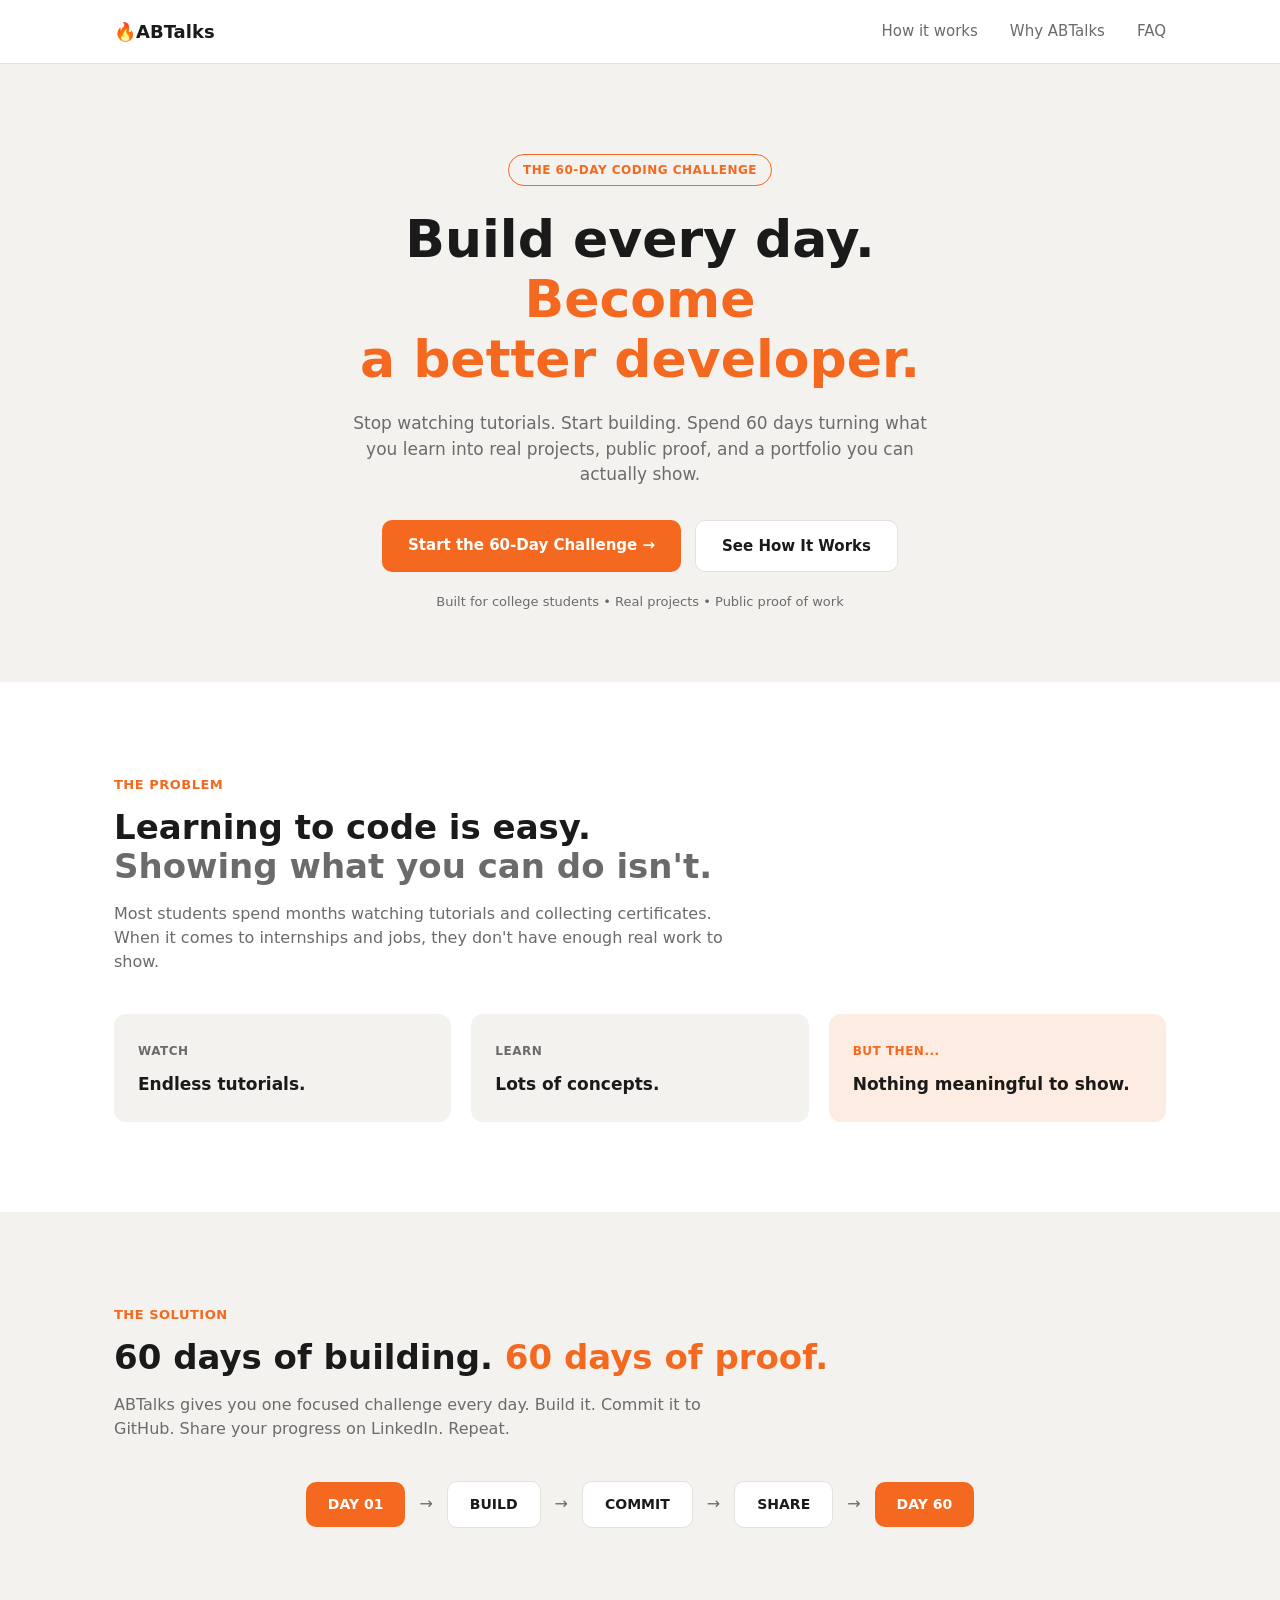
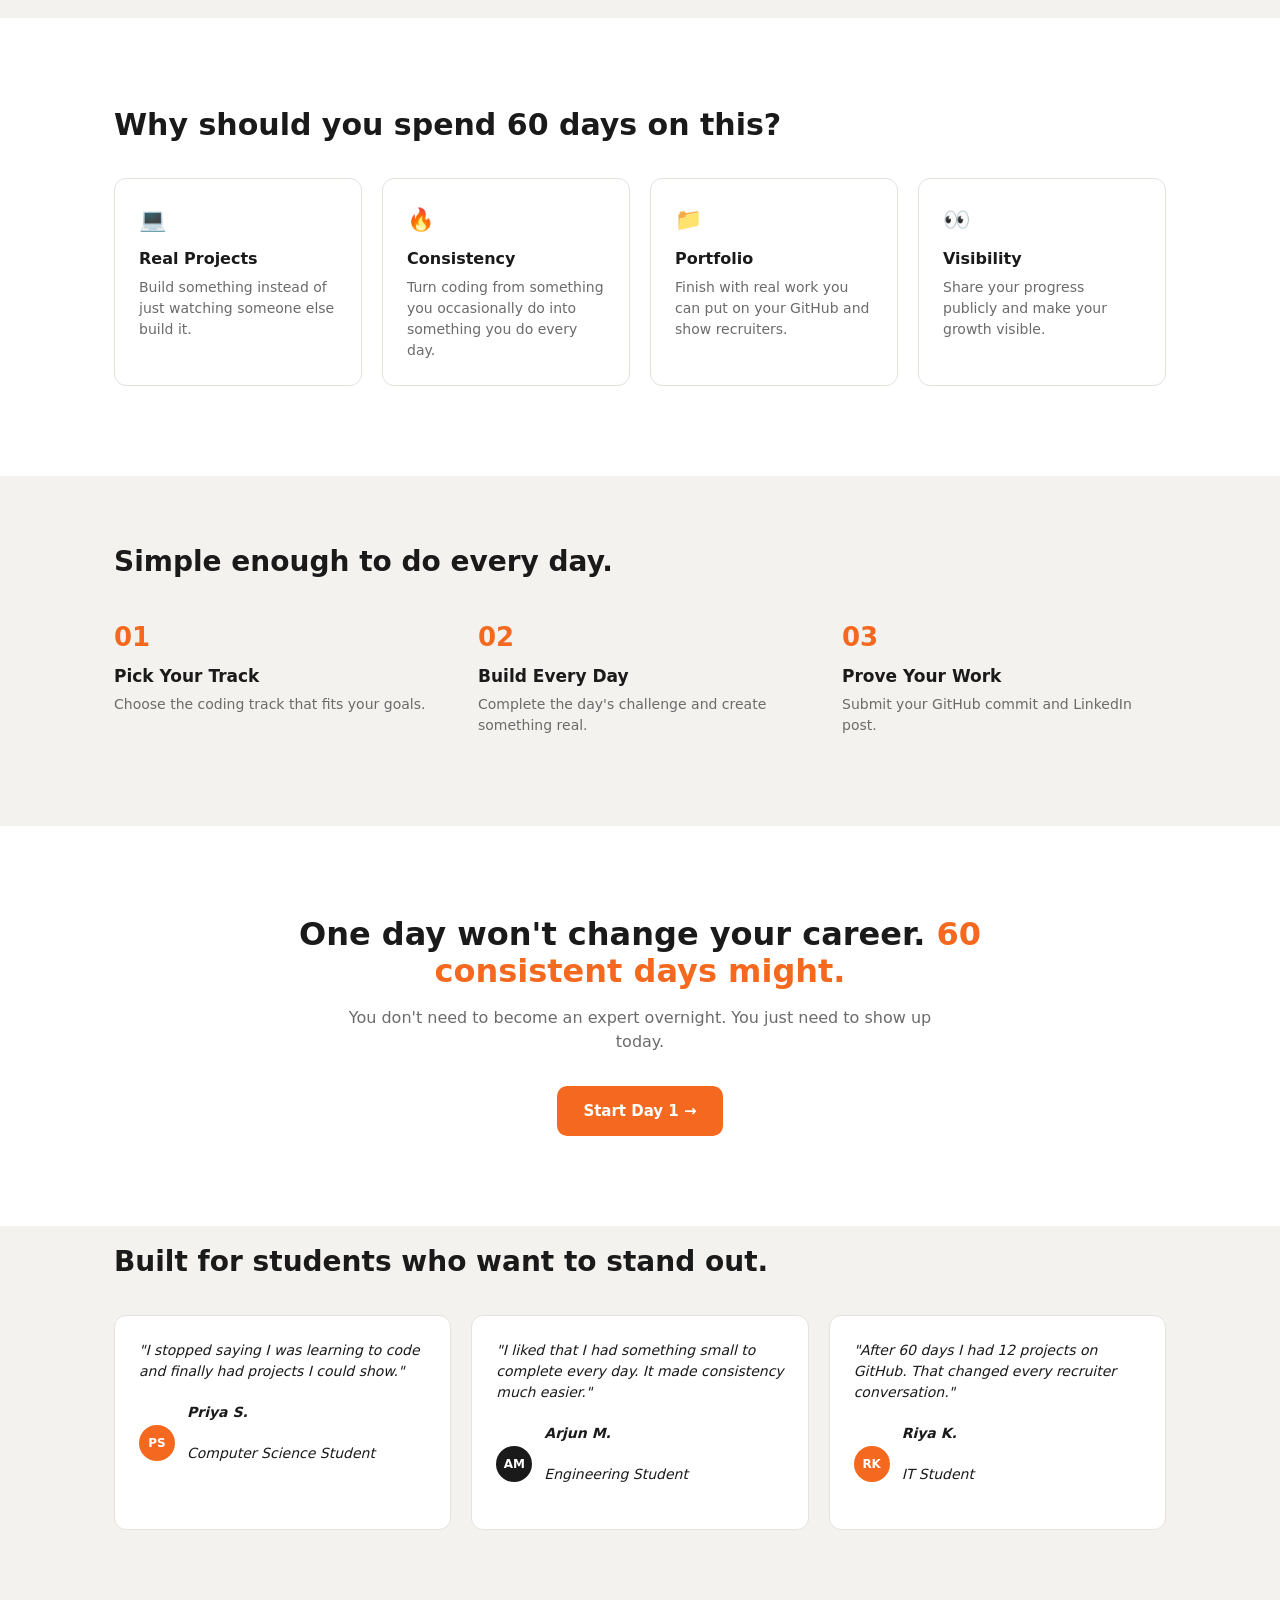
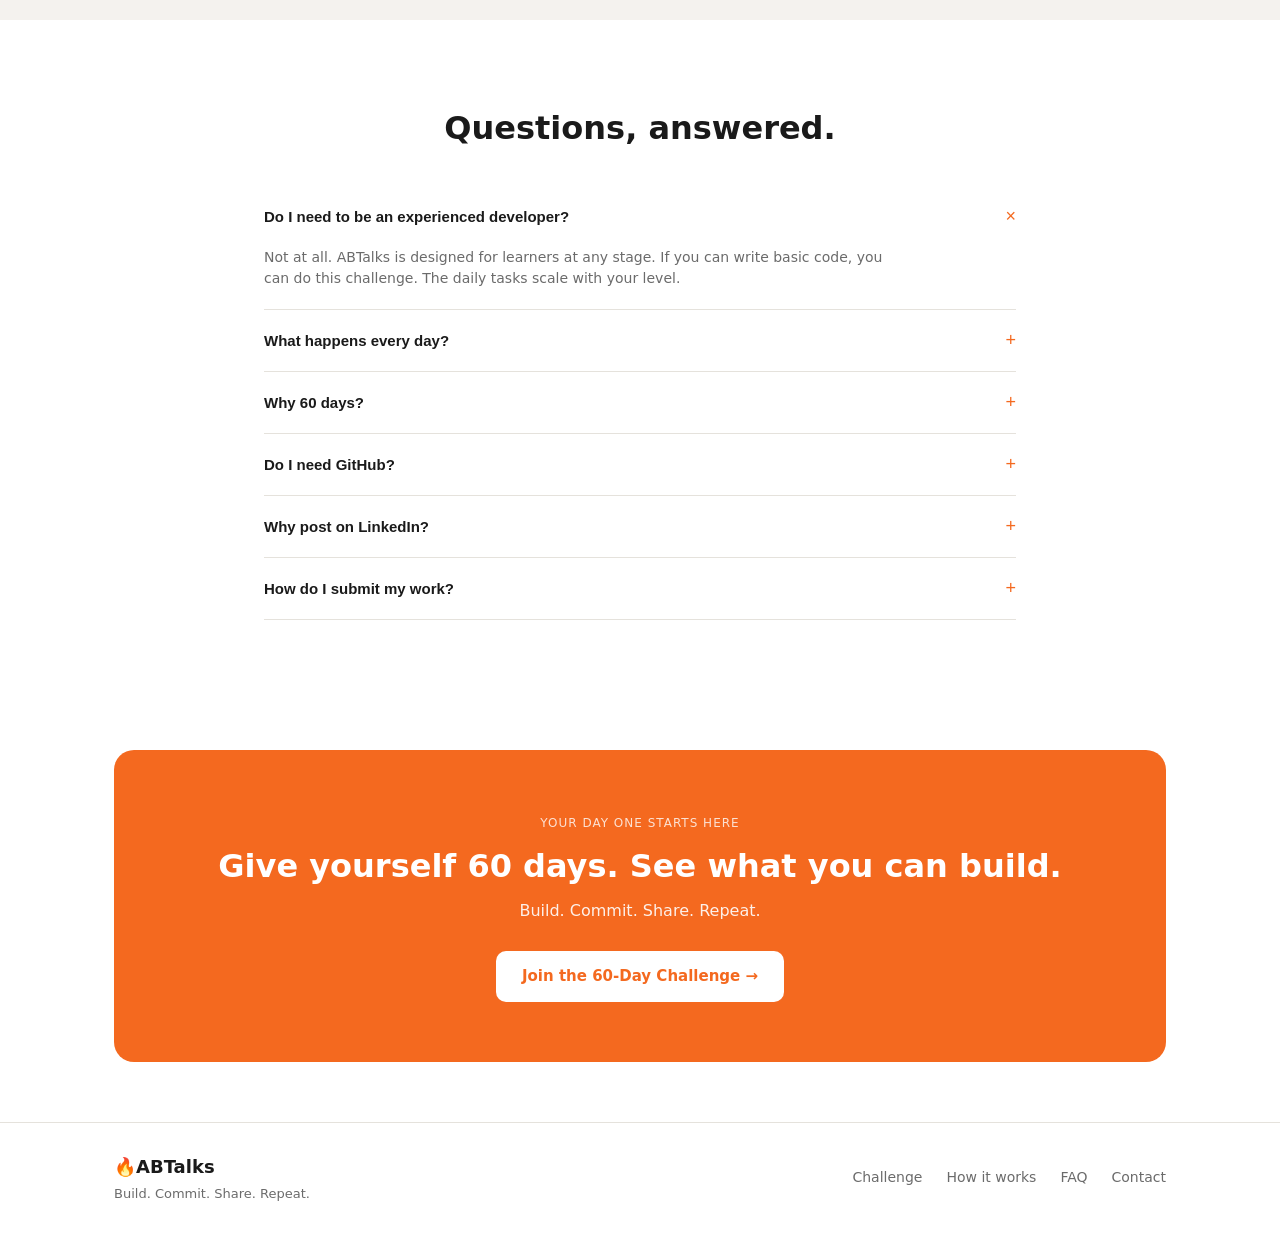
==== commit 8d2025d1: "Update index.html" ====
--- a/index.html
+++ b/index.html
@@ -6,6 +6,22 @@
 <title>ABTalks — The 60-Day Coding Challenge</title>
 <link rel="stylesheet" href="style.css">
 </head>
+  <script>
+  const menuToggle = document.getElementById('menuToggle');
+  const mobileMenu = document.getElementById('mobileMenu');
+
+  menuToggle.addEventListener('click', () => {
+    menuToggle.classList.toggle('open');
+    mobileMenu.classList.toggle('open');
+  });
+
+  mobileMenu.querySelectorAll('a').forEach(link => {
+    link.addEventListener('click', () => {
+      menuToggle.classList.remove('open');
+      mobileMenu.classList.remove('open');
+    });
+  });
+</script>
 <body>
 
   <!-- ===== HEADER ===== -->
--- a/style.css
+++ b/style.css
@@ -60,6 +60,55 @@
 .nav-links { display: flex; gap: 32px; }
 .nav-links a { color: var(--gray); text-decoration: none; font-size: 15px; font-weight: 500; transition: color 0.2s ease; }
 .nav-links a:hover { color: var(--orange); }
+
+/* Mobile menu toggle */
+.menu-toggle {
+  display: none;
+  flex-direction: column;
+  justify-content: center;
+  gap: 5px;
+  width: 32px;
+  height: 32px;
+  background: none;
+  border: none;
+  cursor: pointer;
+  padding: 0;
+}
+.menu-toggle span {
+  display: block;
+  height: 2px;
+  width: 100%;
+  background: var(--dark);
+  border-radius: 2px;
+  transition: all 0.25s ease;
+}
+.menu-toggle.open span:nth-child(1) { transform: translateY(7px) rotate(45deg); }
+.menu-toggle.open span:nth-child(2) { opacity: 0; }
+.menu-toggle.open span:nth-child(3) { transform: translateY(-7px) rotate(-45deg); }
+
+.mobile-menu {
+  display: none;
+  flex-direction: column;
+  max-height: 0;
+  overflow: hidden;
+  transition: max-height 0.3s ease;
+  border-top: 1px solid var(--border);
+}
+.mobile-menu.open { max-height: 300px; }
+.mobile-menu a {
+  padding: 16px 24px;
+  color: var(--dark);
+  text-decoration: none;
+  font-weight: 600;
+  font-size: 15px;
+  border-bottom: 1px solid var(--border);
+}
+.mobile-menu a:hover { color: var(--orange); background: var(--gray-light); }
+
+@media (max-width: 900px) {
+  .menu-toggle { display: flex; }
+  .mobile-menu { display: flex; }
+}
 
 /* Hero */
 .hero { padding: 90px 0 70px; background: var(--gray-light); }
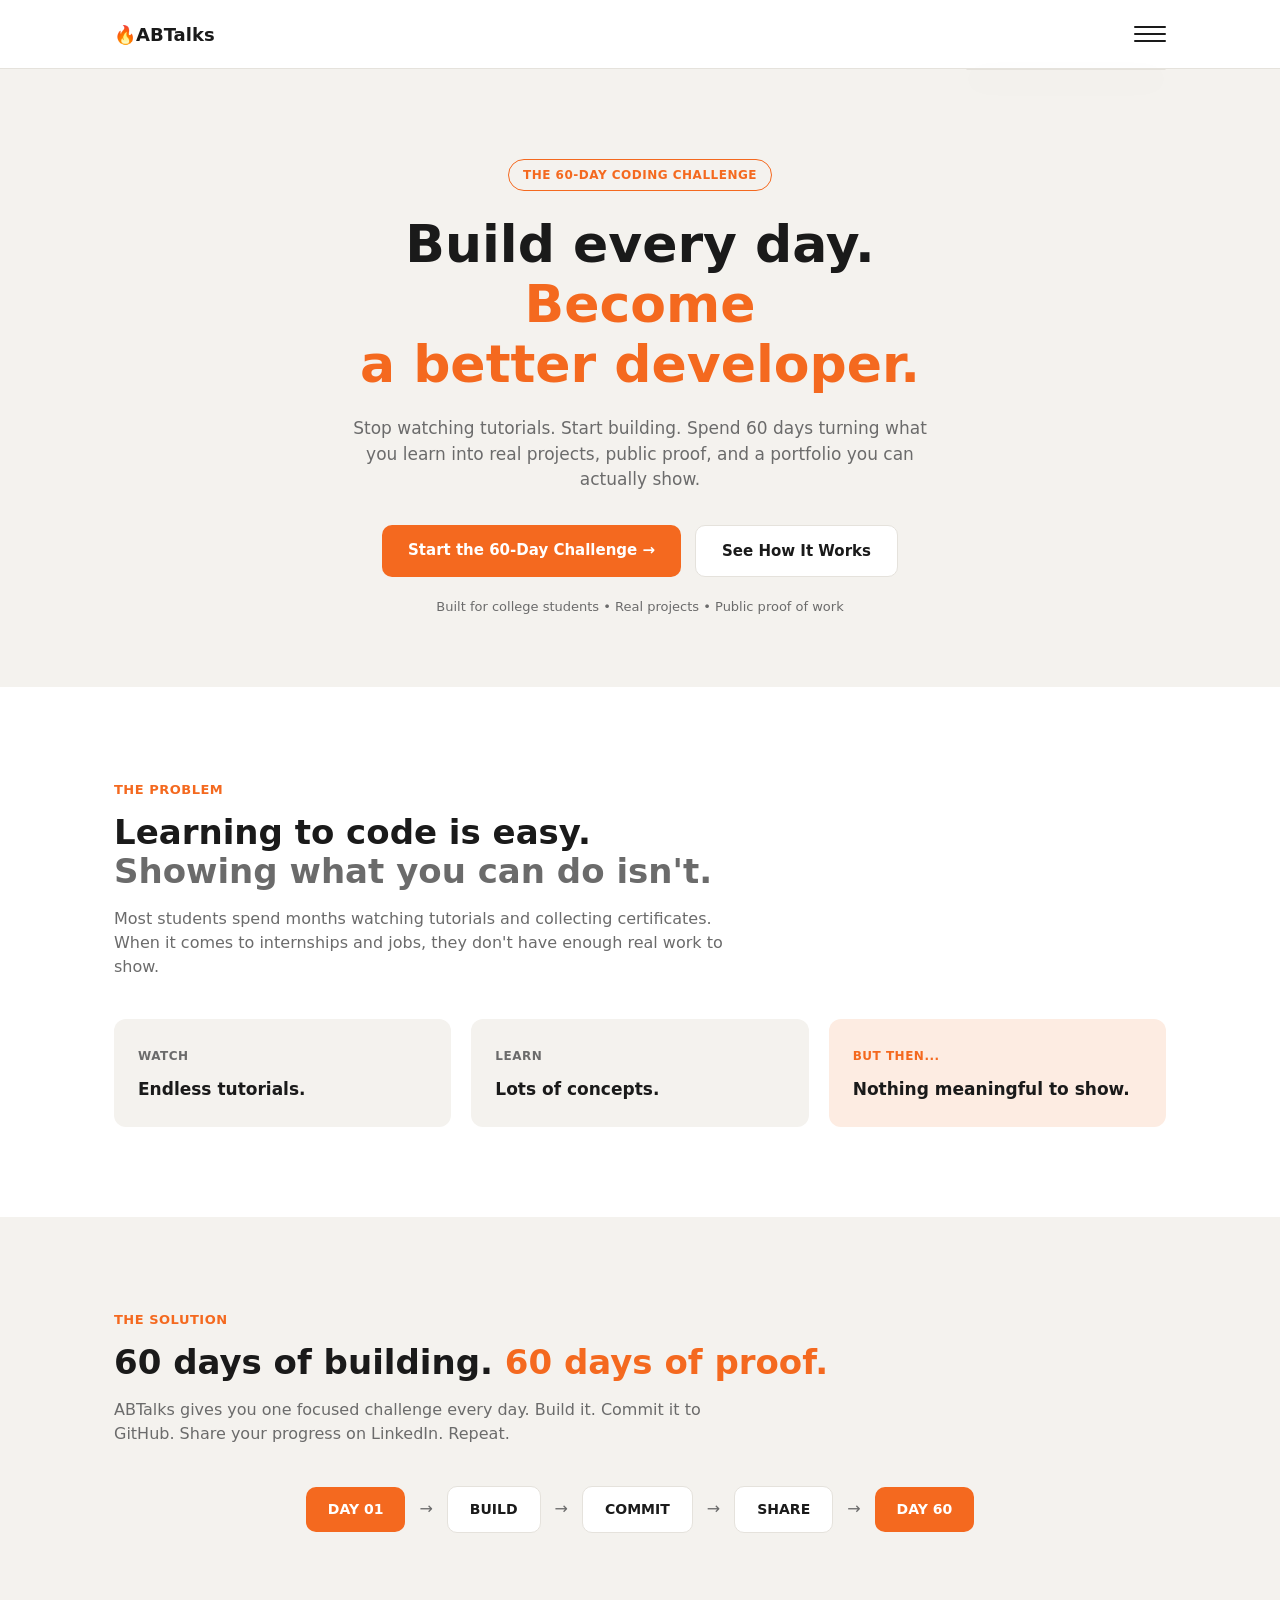
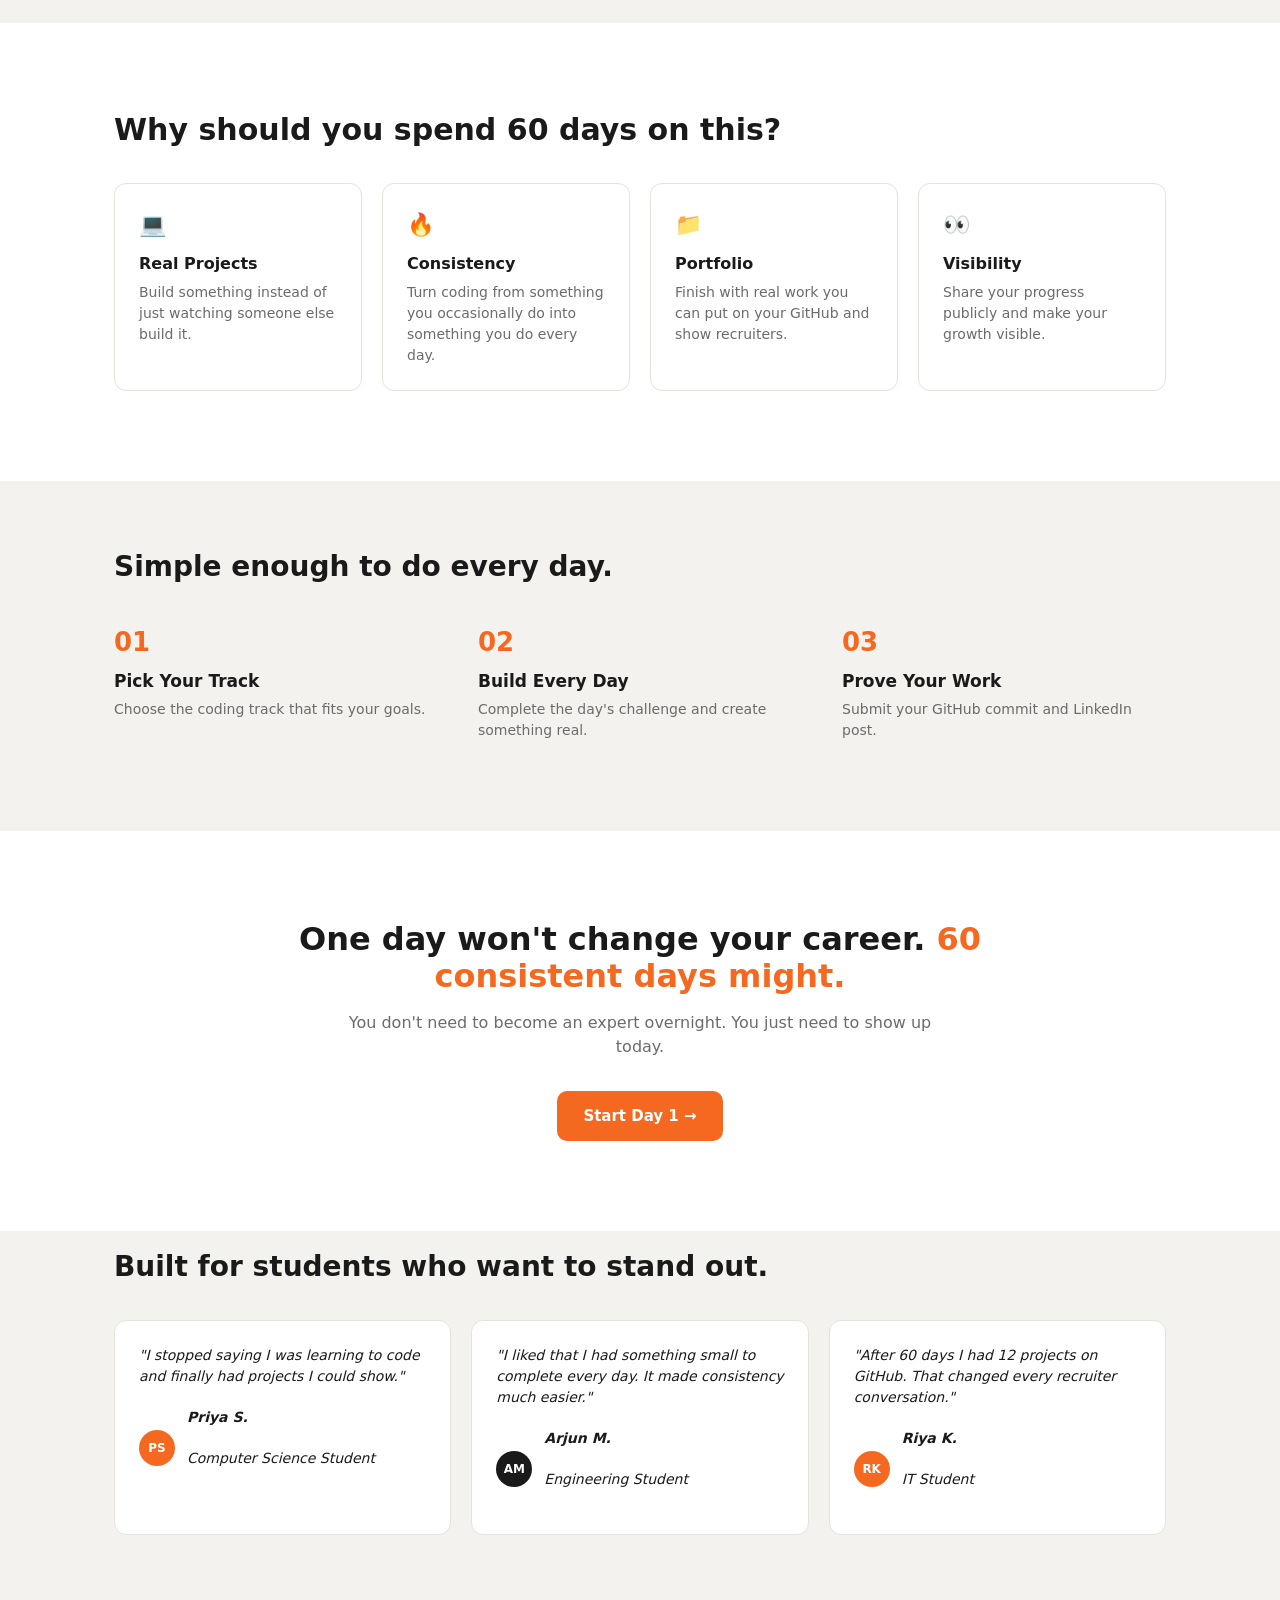
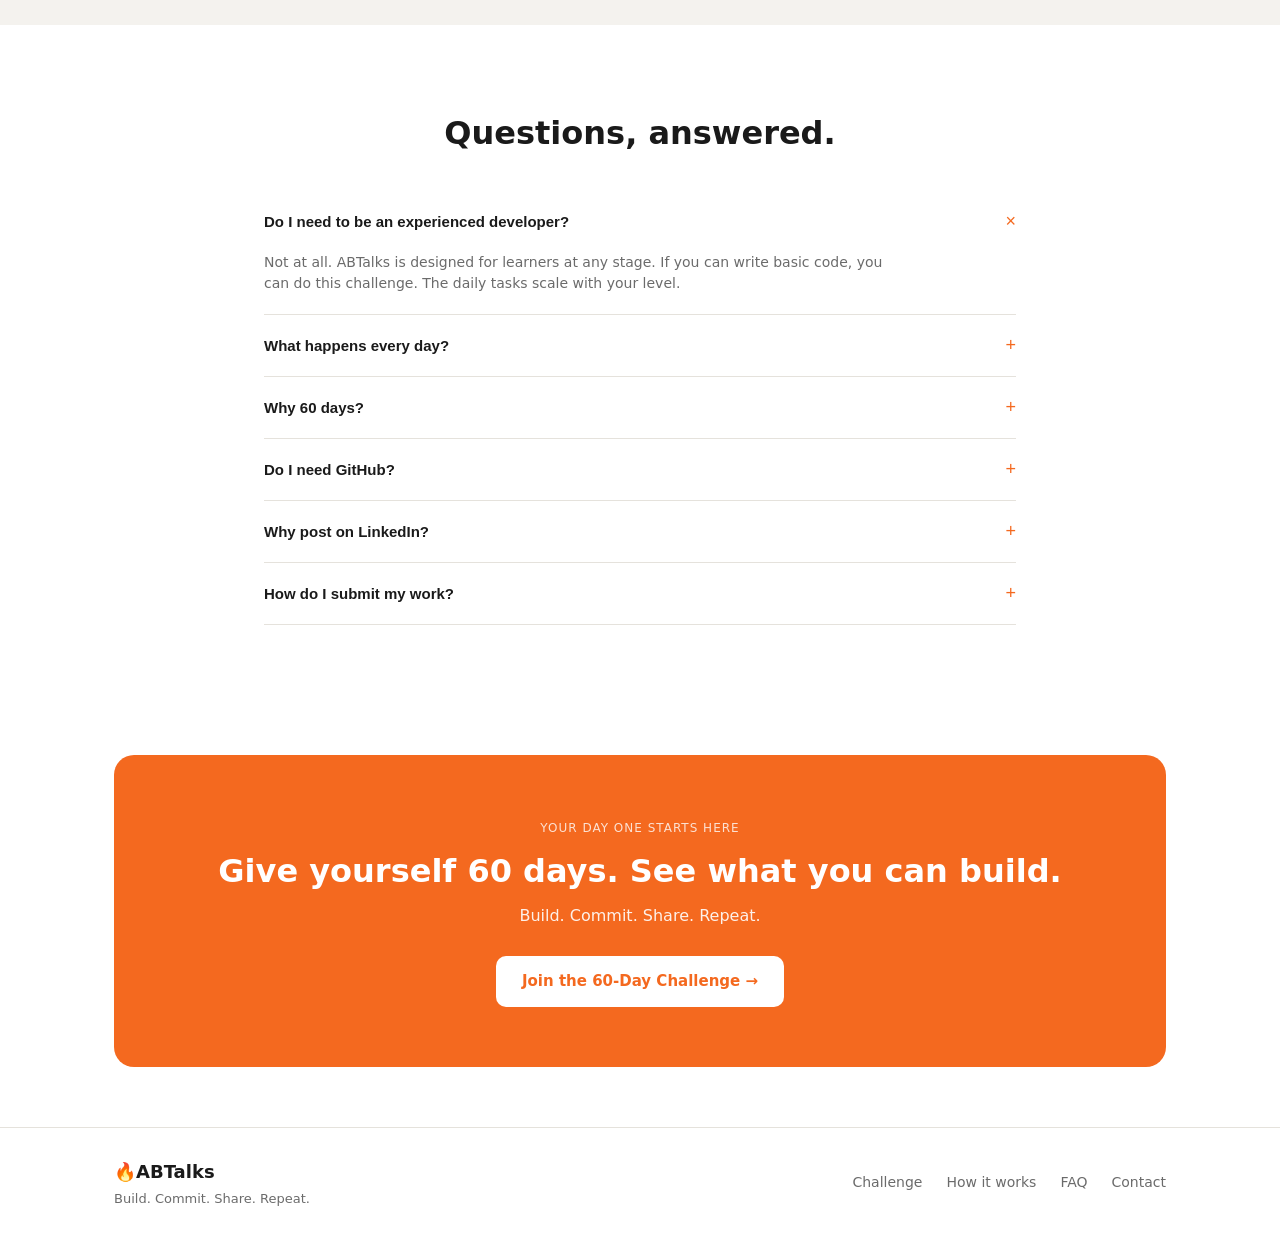
==== commit 42ec4a7d: "Update header layout and mobile menu Refactor header structure and simplify navigation." ====
--- a/index.html
+++ b/index.html
@@ -26,25 +26,22 @@
 
   <!-- ===== HEADER ===== -->
   <header class="site-header">
-    <div class="container header-inner">
-      <a href="#" class="logo">🔥ABTalks</a>
-     <nav class="nav-links">
-        <a href="#how-it-works">How it works</a>
-        <a href="#why">Why ABTalks</a>
-        <a href="#faq">FAQ</a>
-      </nav>
-      <button class="menu-toggle" id="menuToggle" aria-label="Open menu">
-        <span></span>
-        <span></span>
-        <span></span>
-      </button>
-    </div>
+  <div class="container header-inner">
+    <a href="#" class="logo">🔥ABTalks</a>
+
+    <button class="menu-toggle" id="menuToggle" aria-label="Open menu">
+      <span></span>
+      <span></span>
+      <span></span>
+    </button>
+
     <nav class="mobile-menu" id="mobileMenu">
       <a href="#why">Why ABTalks</a>
       <a href="#how-it-works">How it works</a>
       <a href="#faq">FAQ</a>
-    </div>
-  </header>
+    </nav>
+  </div>
+</header>
 
   <!-- ===== HERO ===== -->
   <section class="hero">
--- a/style.css
+++ b/style.css
@@ -61,9 +61,22 @@
 .nav-links a { color: var(--gray); text-decoration: none; font-size: 15px; font-weight: 500; transition: color 0.2s ease; }
 .nav-links a:hover { color: var(--orange); }
 
-/* Mobile menu toggle */
+.header-inner {
+  display: flex;
+  align-items: center;
+  justify-content: space-between;
+  padding: 18px 24px;
+  position: relative; /* anchors the dropdown */
+}
+
+/* Hide the old inline nav links completely — replaced by the menu button */
+.nav-links {
+  display: none;
+}
+
+/* Hamburger button — always visible, desktop and mobile, where Join Challenge was */
 .menu-toggle {
-  display: none;
+  display: flex;
   flex-direction: column;
   justify-content: center;
   gap: 5px;
@@ -73,6 +86,7 @@
   border: none;
   cursor: pointer;
   padding: 0;
+  margin-left: auto;
 }
 .menu-toggle span {
   display: block;
@@ -82,33 +96,39 @@
   border-radius: 2px;
   transition: all 0.25s ease;
 }
+.menu-toggle:hover span { background: var(--orange); }
 .menu-toggle.open span:nth-child(1) { transform: translateY(7px) rotate(45deg); }
 .menu-toggle.open span:nth-child(2) { opacity: 0; }
 .menu-toggle.open span:nth-child(3) { transform: translateY(-7px) rotate(-45deg); }
 
+/* Dropdown menu — floats under the button, doesn't push page content */
 .mobile-menu {
-  display: none;
+  position: absolute;
+  top: 100%;
+  right: 24px;
+  display: flex;
   flex-direction: column;
+  min-width: 200px;
   max-height: 0;
   overflow: hidden;
+  background: #fff;
+  border: 1px solid var(--border);
+  border-radius: 10px;
+  box-shadow: 0 10px 30px rgba(0,0,0,0.12);
   transition: max-height 0.3s ease;
-  border-top: 1px solid var(--border);
+  z-index: 50;
 }
 .mobile-menu.open { max-height: 300px; }
 .mobile-menu a {
-  padding: 16px 24px;
+  padding: 14px 20px;
   color: var(--dark);
   text-decoration: none;
   font-weight: 600;
-  font-size: 15px;
+  font-size: 14px;
   border-bottom: 1px solid var(--border);
 }
+.mobile-menu a:last-child { border-bottom: none; }
 .mobile-menu a:hover { color: var(--orange); background: var(--gray-light); }
-
-@media (max-width: 900px) {
-  .menu-toggle { display: flex; }
-  .mobile-menu { display: flex; }
-}
 
 /* Hero */
 .hero { padding: 90px 0 70px; background: var(--gray-light); }
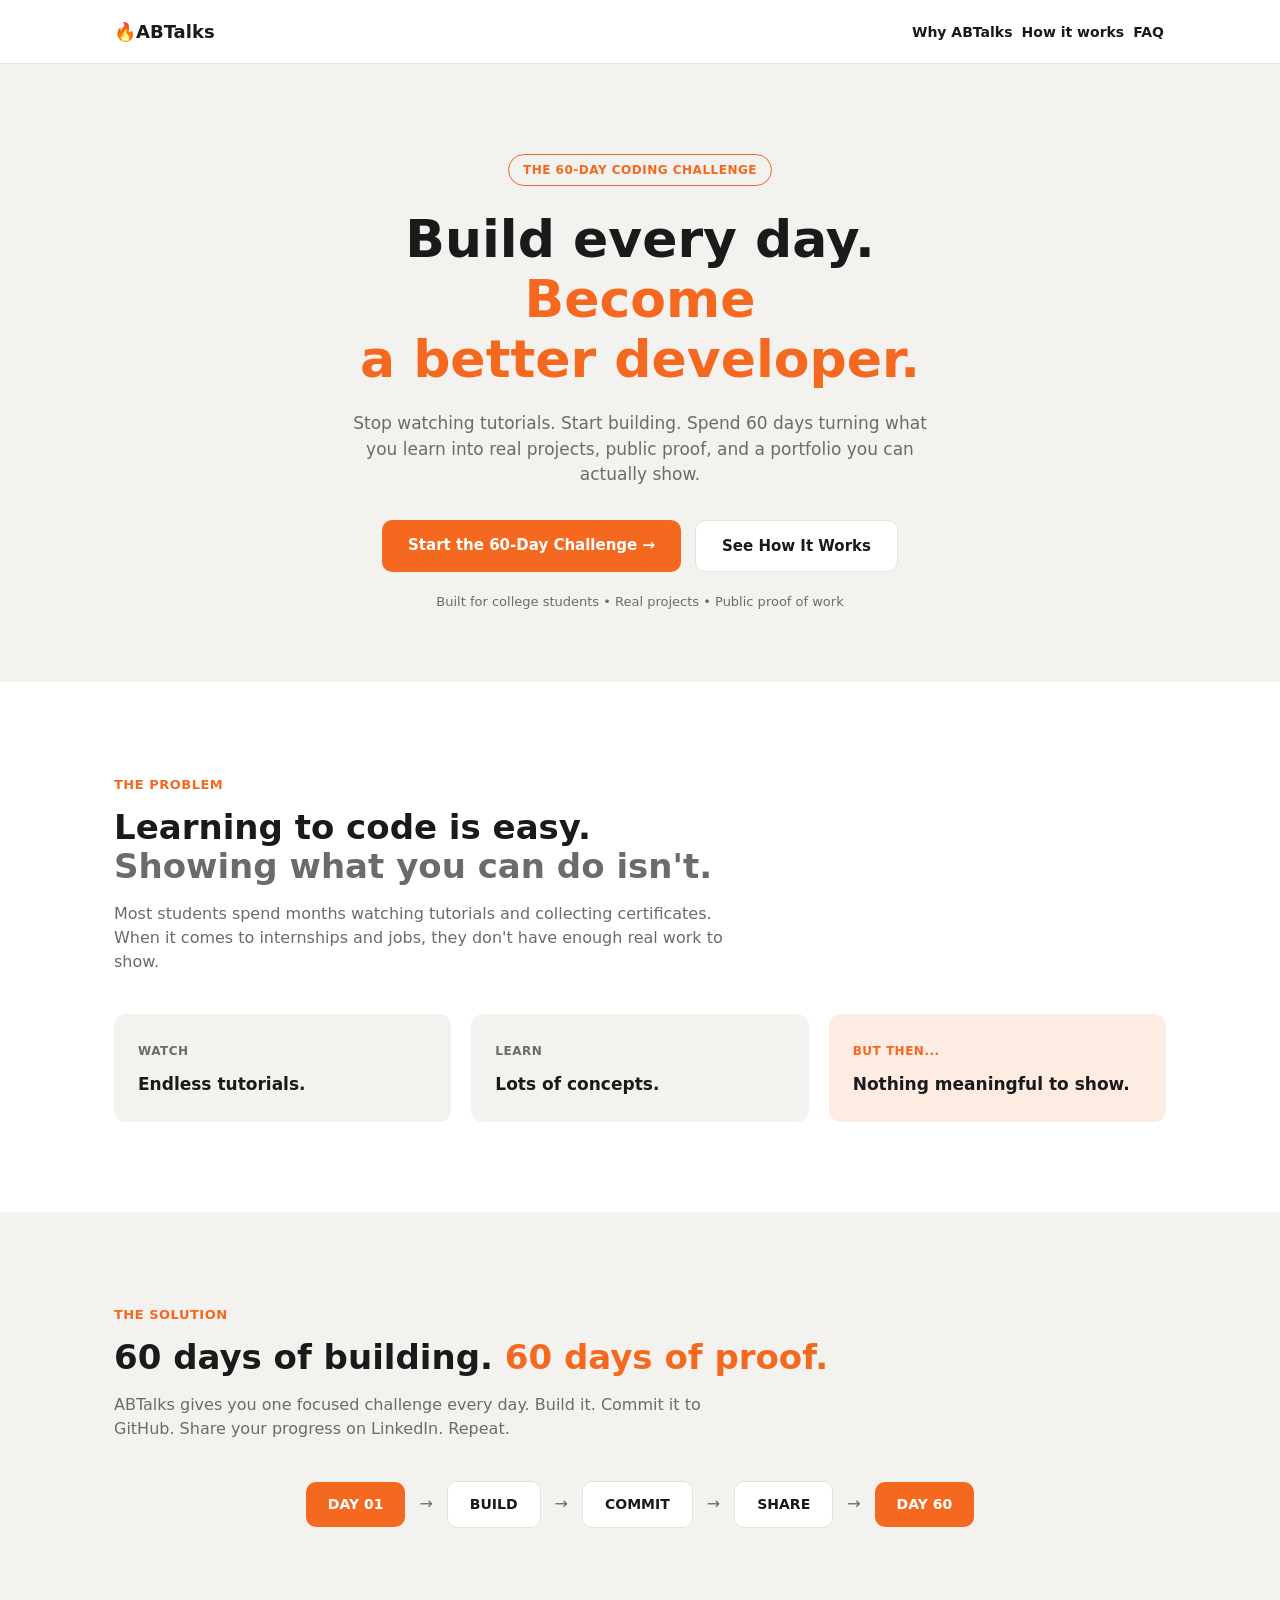
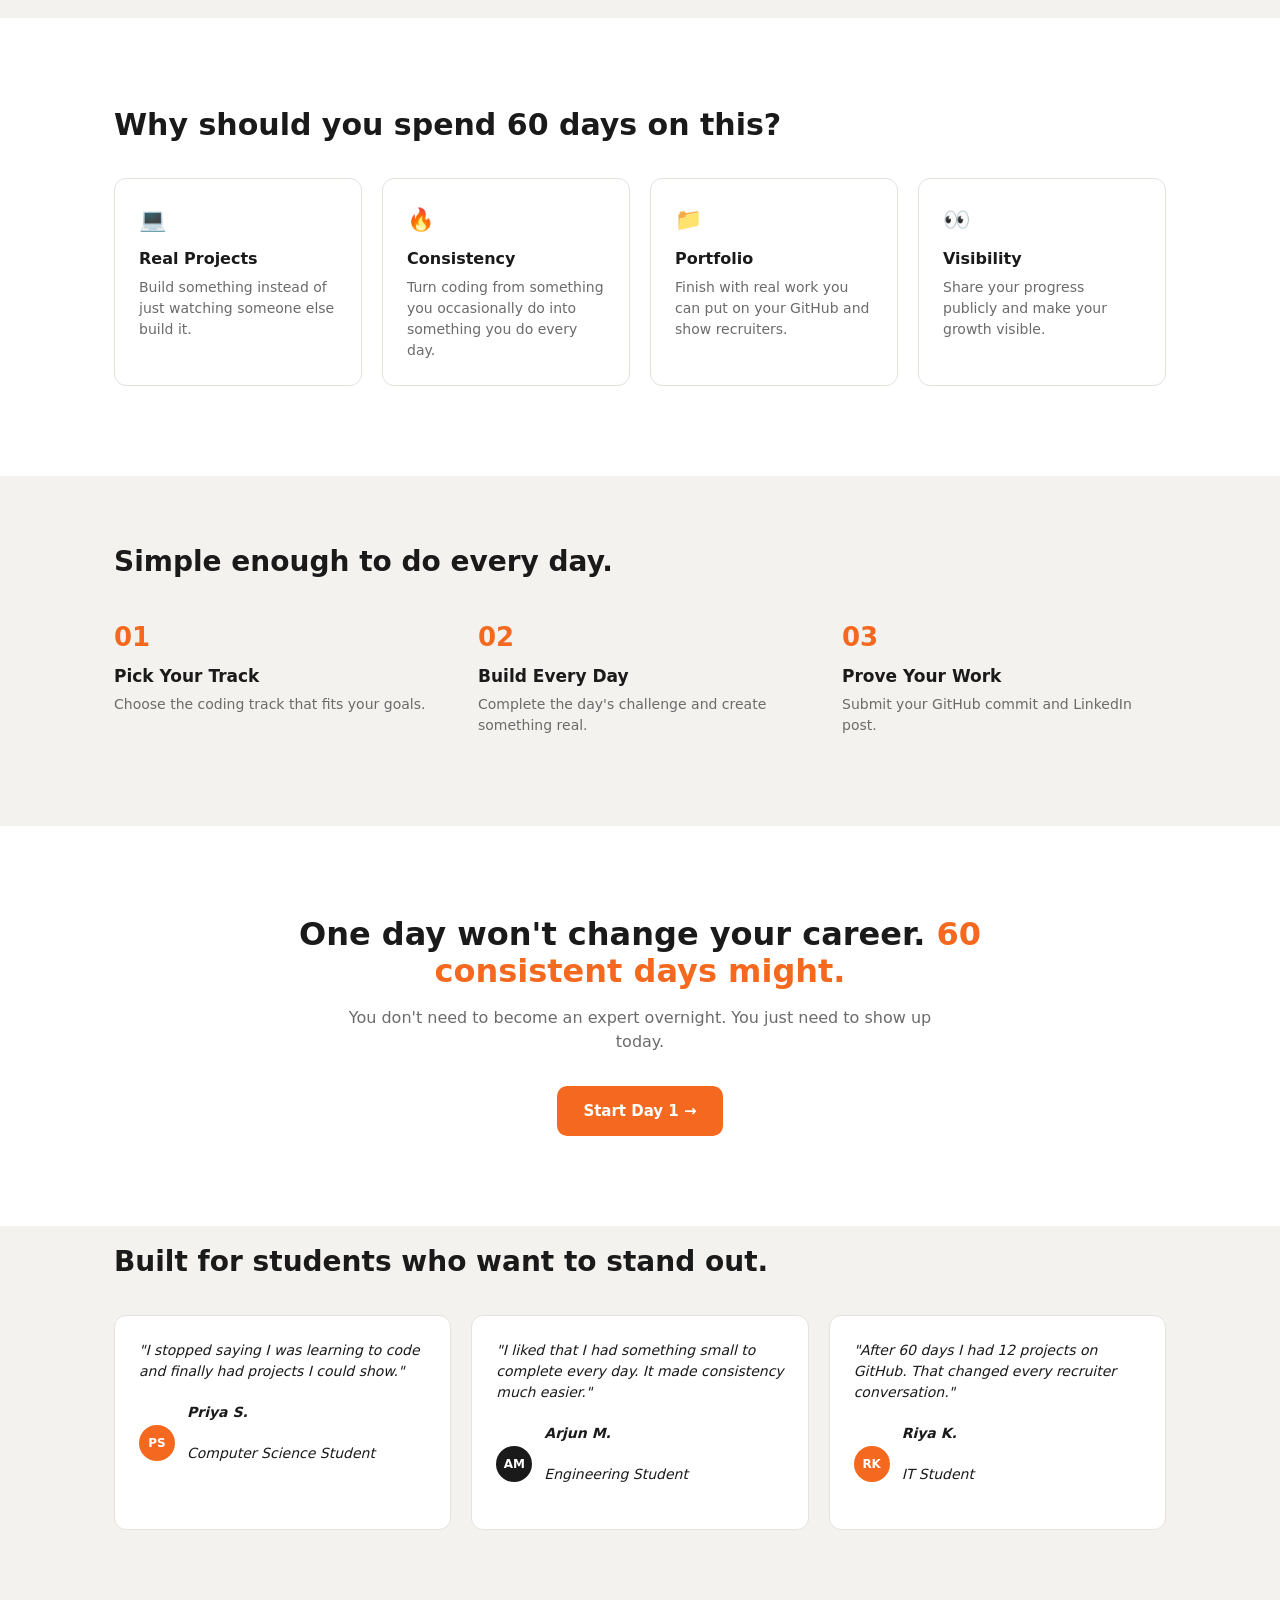
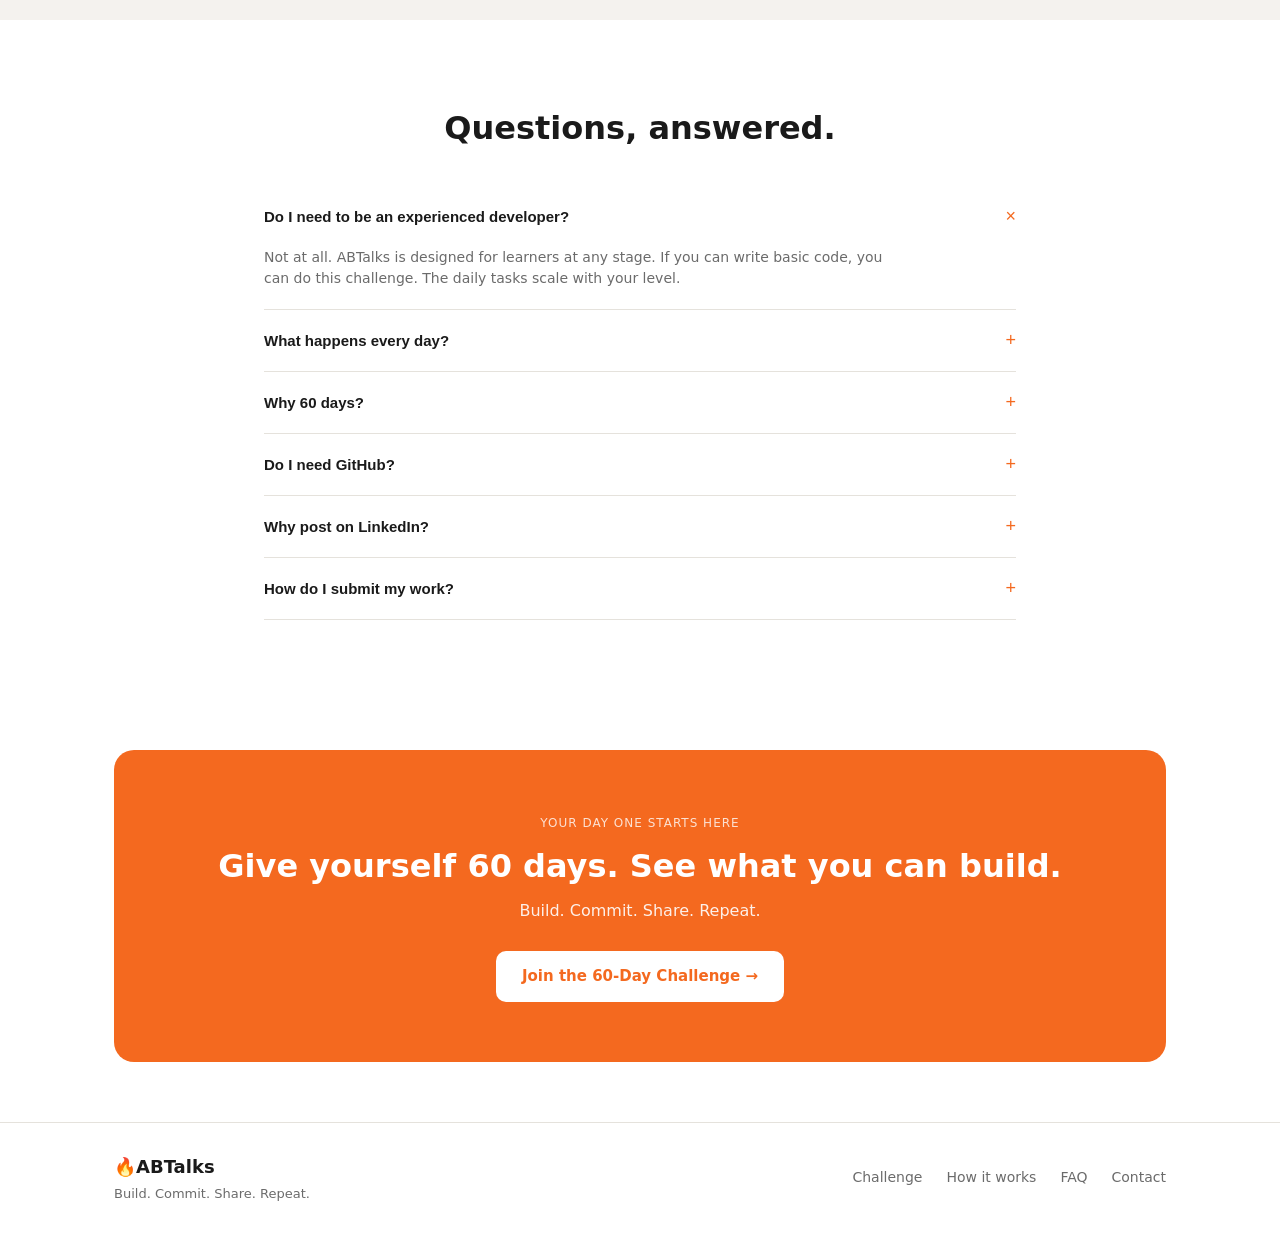
==== commit 25115aee: "Update index.html" ====
--- a/index.html
+++ b/index.html
@@ -6,42 +6,32 @@
 <title>ABTalks — The 60-Day Coding Challenge</title>
 <link rel="stylesheet" href="style.css">
 </head>
-  <script>
-  const menuToggle = document.getElementById('menuToggle');
-  const mobileMenu = document.getElementById('mobileMenu');
-
-  menuToggle.addEventListener('click', () => {
-    menuToggle.classList.toggle('open');
-    mobileMenu.classList.toggle('open');
-  });
-
-  mobileMenu.querySelectorAll('a').forEach(link => {
-    link.addEventListener('click', () => {
-      menuToggle.classList.remove('open');
-      mobileMenu.classList.remove('open');
-    });
-  });
-</script>
 <body>
 
   <!-- ===== HEADER ===== -->
   <header class="site-header">
-  <div class="container header-inner">
-    <a href="#" class="logo">🔥ABTalks</a>
-
-    <button class="menu-toggle" id="menuToggle" aria-label="Open menu">
-      <span></span>
-      <span></span>
-      <span></span>
-    </button>
-
-    <nav class="mobile-menu" id="mobileMenu">
-      <a href="#why">Why ABTalks</a>
-      <a href="#how-it-works">How it works</a>
-      <a href="#faq">FAQ</a>
-    </nav>
-  </div>
-</header>
+    <div class="container header-inner">
+      <a href="#" class="logo">🔥ABTalks</a>
+
+      <nav class="nav-links">
+        <a href="#why">Why ABTalks</a>
+        <a href="#how-it-works">How it works</a>
+        <a href="#faq">FAQ</a>
+      </nav>
+
+      <button class="menu-toggle" id="menuToggle" aria-label="Open menu">
+        <span></span>
+        <span></span>
+        <span></span>
+      </button>
+
+      <nav class="mobile-menu" id="mobileMenu">
+        <a href="#why">Why ABTalks</a>
+        <a href="#how-it-works">How it works</a>
+        <a href="#faq">FAQ</a>
+      </nav>
+    </div>
+  </header>
 
   <!-- ===== HERO ===== -->
   <section class="hero">
@@ -54,7 +44,7 @@
         actually show.
       </p>
       <div class="hero-actions">
-       <a href="homepage.html" class="btn btn-primary">Start the 60-Day Challenge →</a>
+        <a href="homepage.html" class="btn btn-primary">Start the 60-Day Challenge →</a>
         <a href="#how-it-works" class="btn btn-secondary">See How It Works</a>
       </div>
       <p class="hero-note">Built for college students • Real projects • Public proof of work</p>
@@ -329,5 +319,22 @@
     });
   </script>
 
+  <script>
+    const menuToggle = document.getElementById('menuToggle');
+    const mobileMenu = document.getElementById('mobileMenu');
+
+    menuToggle.addEventListener('click', () => {
+      menuToggle.classList.toggle('open');
+      mobileMenu.classList.toggle('open');
+    });
+
+    mobileMenu.querySelectorAll('a').forEach(link => {
+      link.addEventListener('click', () => {
+        menuToggle.classList.remove('open');
+        mobileMenu.classList.remove('open');
+      });
+    });
+  </script>
+
 </body>
 </html>
--- a/style.css
+++ b/style.css
@@ -1,5 +1,7 @@
 * { margin: 0; padding: 0; box-sizing: border-box; }
-
+html {
+  scroll-behavior: smooth;
+}
 :root {
   --orange: #f4691f;
   --orange-light: #fdece2;
@@ -49,18 +51,13 @@
 .btn-white:hover { background: var(--dark); color: #fff; transform: translateY(-2px); box-shadow: 0 6px 16px rgba(0,0,0,0.25); }
 
 /* Header */
-.site-header { border-bottom: 1px solid var(--border); }
-.header-inner {
-  display: flex;
-  align-items: center;
-  justify-content: space-between;
-  padding: 18px 24px;
-}
-.logo { font-weight: 800; font-size: 18px; color: var(--dark); text-decoration: none; }
-.nav-links { display: flex; gap: 32px; }
-.nav-links a { color: var(--gray); text-decoration: none; font-size: 15px; font-weight: 500; transition: color 0.2s ease; }
-.nav-links a:hover { color: var(--orange); }
-
+.site-header {
+  border-bottom: 1px solid var(--border);
+  position: sticky;
+  top: 0;
+  z-index: 100;
+  background: #fff;
+}
 .header-inner {
   display: flex;
   align-items: center;
@@ -68,10 +65,44 @@
   padding: 18px 24px;
   position: relative; /* anchors the dropdown */
 }
-
-/* Hide the old inline nav links completely — replaced by the menu button */
+.logo { font-weight: 800; font-size: 18px; color: var(--dark); text-decoration: none; }
+
+/* Old inline nav links — no longer used, replaced by the menu button */
+new_str:
+/* Desktop nav links */
 .nav-links {
-  display: none;
+  display: flex;
+  gap: 32px;
+  margin-left: auto;
+  margin-right: 24px;
+}
+.nav-links a {
+  position: relative;
+  color: var(--dark);
+  text-decoration: none;
+  font-weight: 600;
+  font-size: 14px;
+  padding: 6px 2px;
+  transition: transform 0.2s ease, color 0.2s ease;
+}
+.nav-links a::after {
+  content: "";
+  position: absolute;
+  left: 0;
+  bottom: -2px;
+  width: 100%;
+  height: 2px;
+  background: var(--dark);
+  transform: scaleX(0);
+  transform-origin: center;
+  transition: transform 0.2s ease;
+}
+.nav-links a:hover {
+  color: var(--orange);
+  transform: scale(1.08);
+}
+.nav-links a:hover::after {
+  transform: scaleX(1);
 }
 
 /* Hamburger button — always visible, desktop and mobile, where Join Challenge was */
@@ -128,7 +159,19 @@
   border-bottom: 1px solid var(--border);
 }
 .mobile-menu a:last-child { border-bottom: none; }
+new_str:
 .mobile-menu a:hover { color: var(--orange); background: var(--gray-light); }
+
+/* Desktop: show nav links, hide hamburger + dropdown */
+@media (min-width: 769px) {
+  .menu-toggle { display: none; }
+  .mobile-menu { display: none !important; }
+}
+
+/* Mobile: hide nav links, show hamburger */
+@media (max-width: 768px) {
+  .nav-links { display: none; }
+}
 
 /* Hero */
 .hero { padding: 90px 0 70px; background: var(--gray-light); }
@@ -272,7 +315,6 @@
 @media (max-width: 900px) {
   .why-cards, .step-grid, .testimonial-grid, .problem-cards { grid-template-columns: 1fr; }
   .hero h1 { font-size: 36px; }
-  .nav-links { display: none; }
 }
 
 /* ===== Responsive: large phones ===== */
@@ -322,3 +364,93 @@
   .final-cta h2 { font-size: 19px; }
   .final-cta p { font-size: 14px; }
 }
+.modal-overlay {
+  display: none;
+  position: fixed;
+  top: 0;
+  left: 0;
+  width: 100%;
+  height: 100%;
+  background: rgba(0, 0, 0, 0.45);
+  align-items: center;
+  justify-content: center;
+  z-index: 1000;
+  padding: 16px;
+}
+
+.modal-overlay.show {
+  display: flex;
+}
+
+.modal-box {
+  background: #fff;
+  border-radius: 18px;
+  padding: 28px 24px;
+  max-width: 340px;
+  width: 100%;
+  text-align: center;
+  box-shadow: 0 20px 40px rgba(0, 0, 0, 0.2);
+  animation: modalPop 0.2s ease;
+}
+
+@keyframes modalPop {
+  from {
+    transform: scale(0.9);
+    opacity: 0;
+  }
+  to {
+    transform: scale(1);
+    opacity: 1;
+  }
+}
+
+.modal-icon {
+  font-size: 32px;
+  display: block;
+  margin-bottom: 10px;
+}
+
+.modal-title {
+  font-size: 17px;
+  font-weight: 700;
+  color: #1a1a1a;
+  margin-bottom: 8px;
+}
+
+.modal-text {
+  font-size: 13px;
+  color: #8a8a8a;
+  margin-bottom: 22px;
+  line-height: 1.5;
+}
+
+.modal-actions {
+  display: flex;
+  gap: 10px;
+}
+
+.modal-btn {
+  flex: 1;
+  padding: 12px;
+  border-radius: 10px;
+  font-size: 14px;
+  font-weight: 700;
+  cursor: pointer;
+  border: none;
+  transition: transform 0.15s ease, opacity 0.15s ease;
+}
+
+.modal-btn:hover {
+  transform: translateY(-2px);
+}
+
+.modal-cancel {
+  background: #f0ede8;
+  color: #6a6a6a;
+}
+
+.modal-confirm {
+  background: linear-gradient(135deg, #ff6a1a, #ff3d1a);
+  color: #fff;
+  box-shadow: 0 6px 16px rgba(255, 90, 30, 0.35);
+}
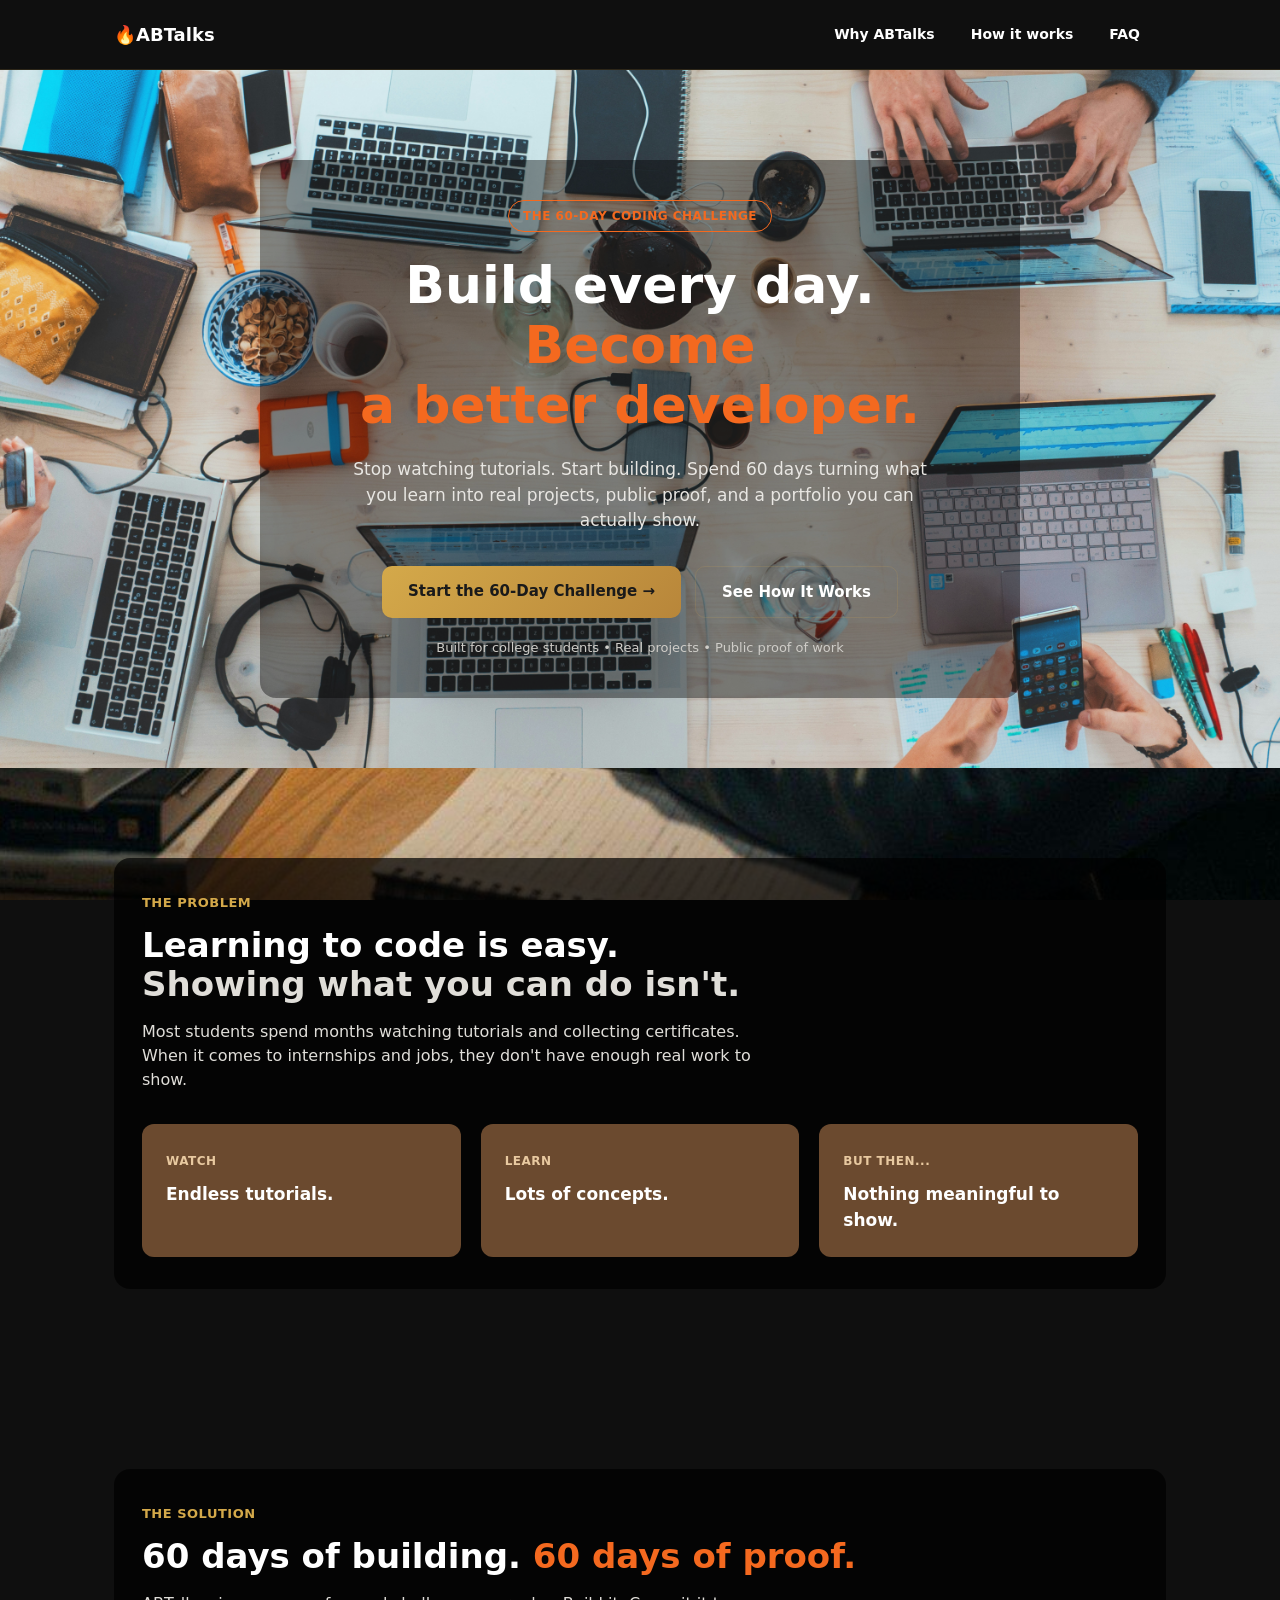
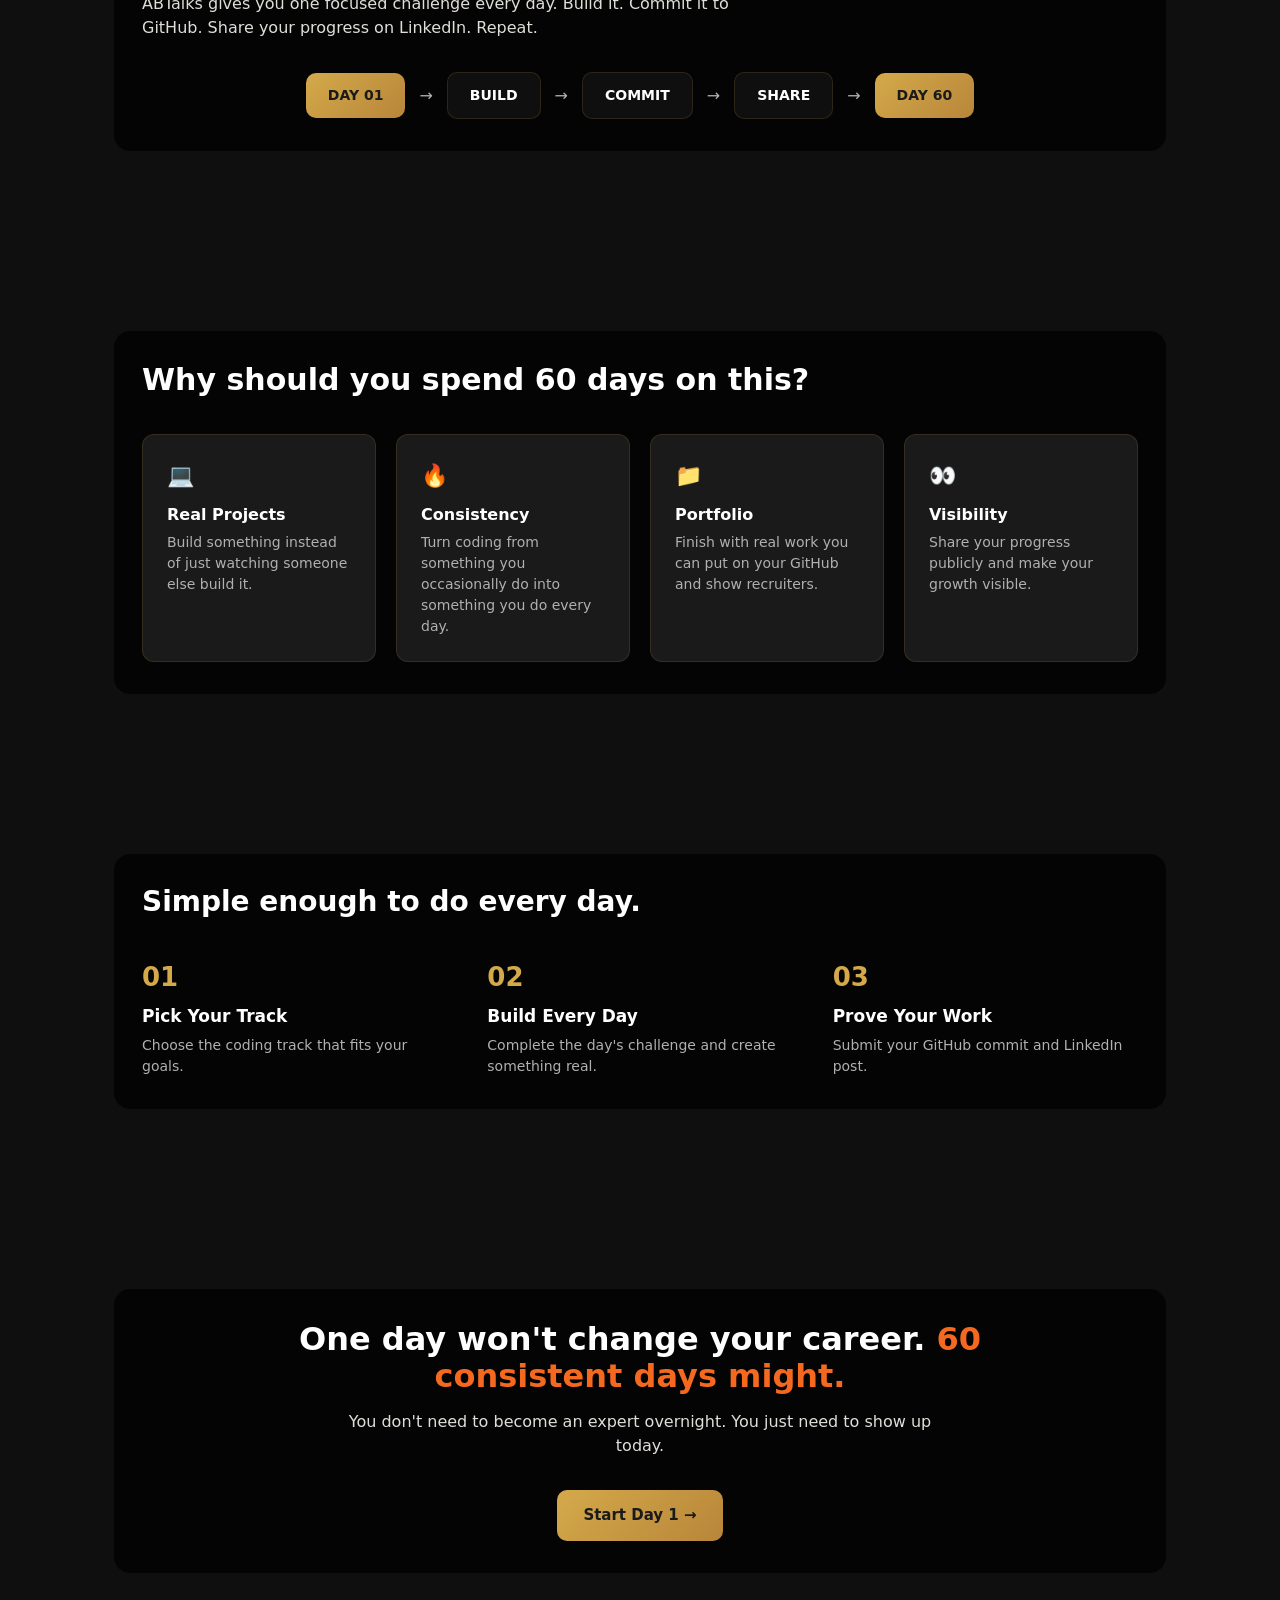
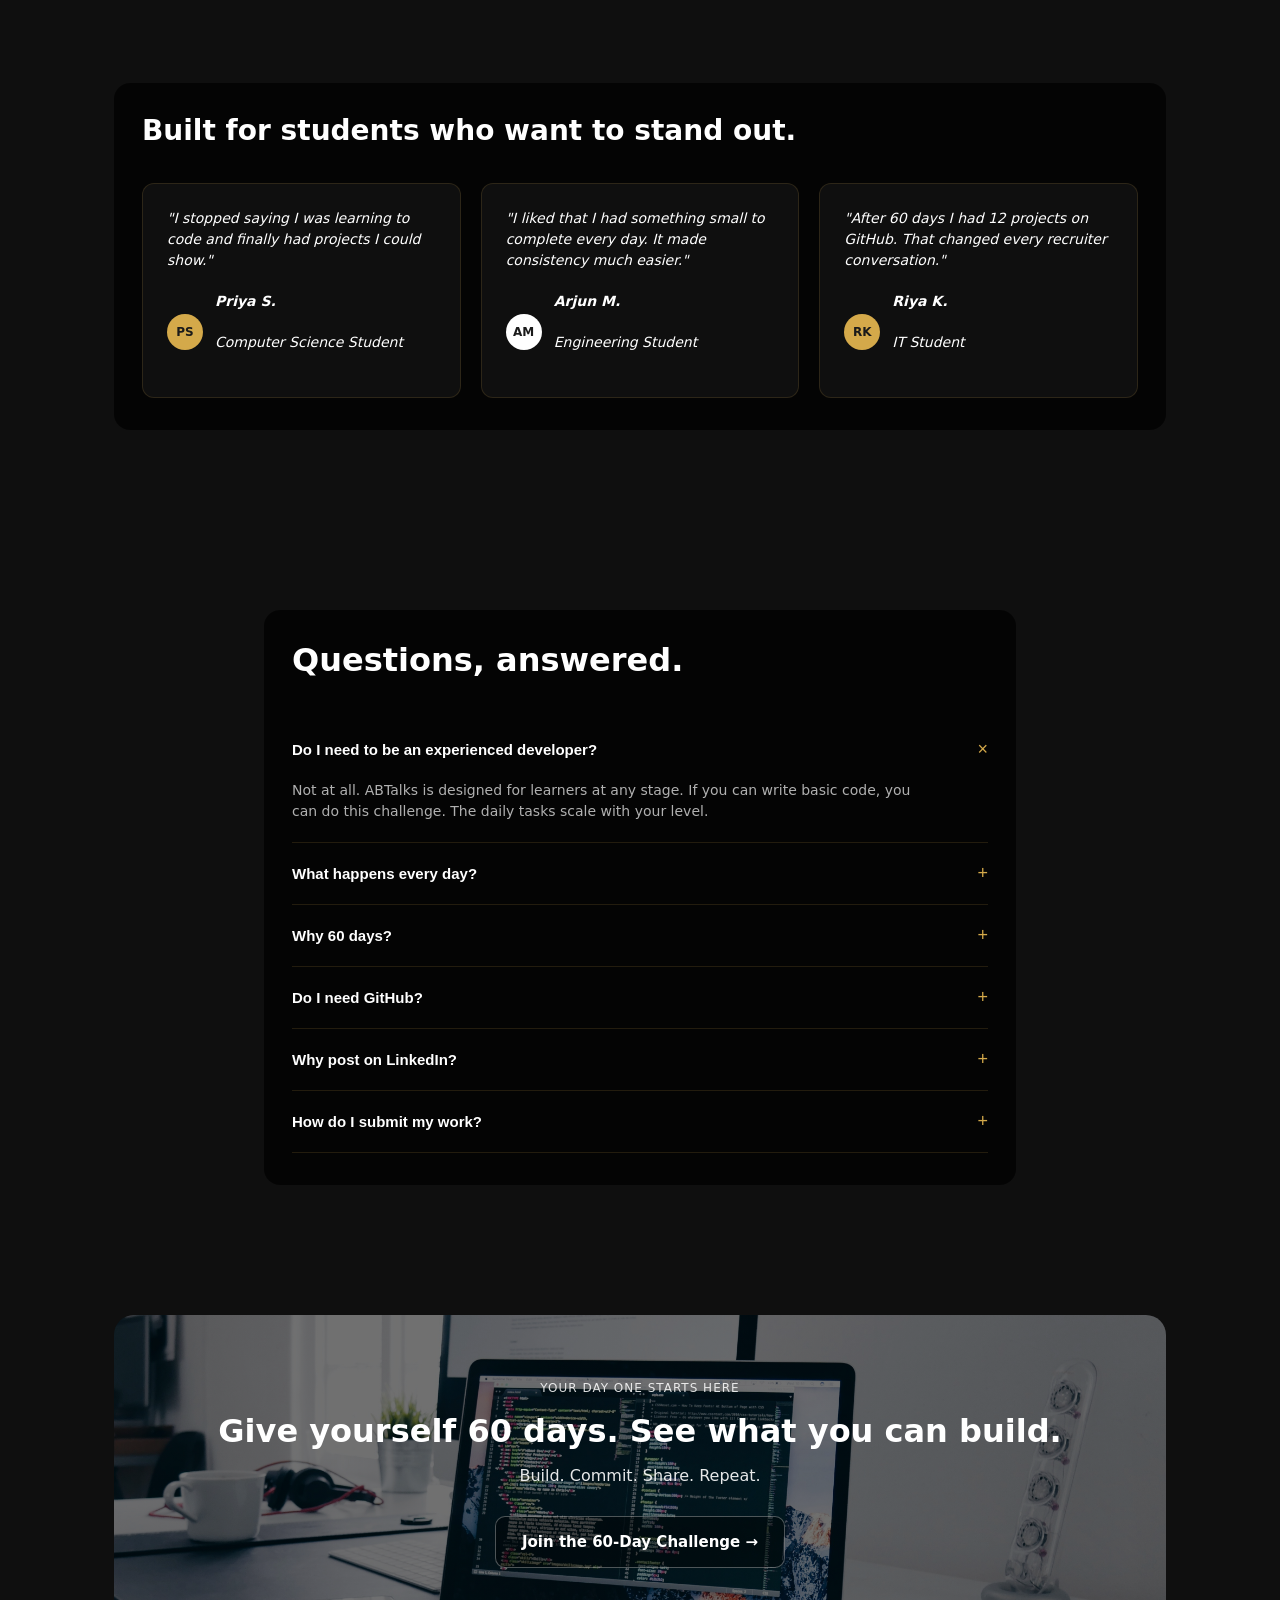
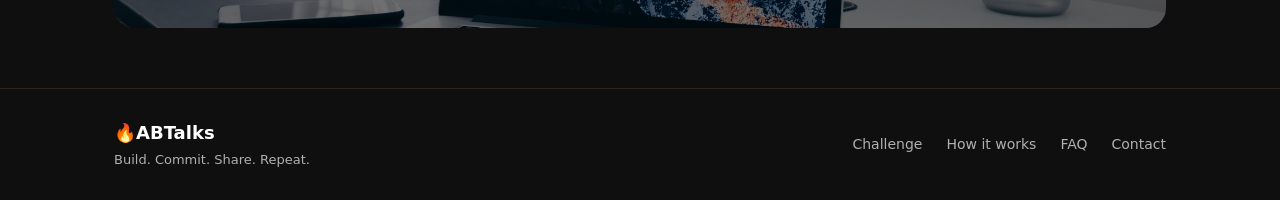
==== commit f6e07ad8: "Update index.html" ====
--- a/index.html
+++ b/index.html
@@ -54,14 +54,15 @@
   <!-- ===== PROBLEM ===== -->
   <section class="problem">
     <div class="container">
-      <span class="eyebrow">THE PROBLEM</span>
-      <h2>Learning to code is easy.<br><span class="muted">Showing what you can do isn't.</span></h2>
-      <p class="section-sub">
-        Most students spend months watching tutorials and collecting certificates.
-        When it comes to internships and jobs, they don't have enough real work to show.
-      </p>
-
-      <div class="problem-cards">
+       <div class="section-textbox">
+        <span class="eyebrow">THE PROBLEM</span>
+        <h2>Learning to code is easy.<br><span class="muted">Showing what you can do isn't.</span></h2>
+        <p class="section-sub">
+          Most students spend months watching tutorials and collecting certificates.
+          When it comes to internships and jobs, they don't have enough real work to show.
+        </p>
+
+        <div class="problem-cards">
         <div class="p-card">
           <span class="p-card-label">WATCH</span>
           <p class="p-card-title">Endless tutorials.</p>
@@ -74,6 +75,7 @@
           <span class="p-card-label">BUT THEN...</span>
           <p class="p-card-title">Nothing meaningful to show.</p>
         </div>
+        </div>
       </div>
     </div>
   </section>
@@ -81,23 +83,25 @@
   <!-- ===== SOLUTION ===== -->
   <section class="solution" id="how-it-works">
     <div class="container">
-      <span class="eyebrow">THE SOLUTION</span>
-      <h2>60 days of building. <span class="accent">60 days of proof.</span></h2>
-      <p class="section-sub">
-        ABTalks gives you one focused challenge every day. Build it. Commit it to
-        GitHub. Share your progress on LinkedIn. Repeat.
-      </p>
-
-      <div class="flow">
-        <span class="flow-pill flow-pill-accent">DAY 01</span>
-        <span class="flow-arrow">→</span>
-        <span class="flow-pill">BUILD</span>
-        <span class="flow-arrow">→</span>
-        <span class="flow-pill">COMMIT</span>
-        <span class="flow-arrow">→</span>
-        <span class="flow-pill">SHARE</span>
-        <span class="flow-arrow">→</span>
-        <span class="flow-pill flow-pill-accent">DAY 60</span>
+      <div class="section-textbox">
+        <span class="eyebrow">THE SOLUTION</span>
+        <h2>60 days of building. <span class="accent">60 days of proof.</span></h2>
+        <p class="section-sub">
+          ABTalks gives you one focused challenge every day. Build it. Commit it to
+          GitHub. Share your progress on LinkedIn. Repeat.
+        </p>
+
+        <div class="flow">
+          <span class="flow-pill flow-pill-accent">DAY 01</span>
+          <span class="flow-arrow">→</span>
+          <span class="flow-pill">BUILD</span>
+          <span class="flow-arrow">→</span>
+          <span class="flow-pill">COMMIT</span>
+          <span class="flow-arrow">→</span>
+          <span class="flow-pill">SHARE</span>
+          <span class="flow-arrow">→</span>
+          <span class="flow-pill flow-pill-accent">DAY 60</span>
+        </div>
       </div>
     </div>
   </section>
@@ -105,9 +109,10 @@
   <!-- ===== WHY ===== -->
   <section class="why" id="why">
     <div class="container">
-      <h2>Why should you spend 60 days on this?</h2>
-
-      <div class="why-cards">
+        <div class="section-textbox">
+        <h2>Why should you spend 60 days on this?</h2>
+
+        <div class="why-cards">
         <div class="why-card">
           <span class="why-icon">💻</span>
           <h3>Real Projects</h3>
@@ -128,6 +133,7 @@
           <h3>Visibility</h3>
           <p>Share your progress publicly and make your growth visible.</p>
         </div>
+        </div>
       </div>
     </div>
   </section>
@@ -135,9 +141,10 @@
   <!-- ===== STEPS ===== -->
   <section class="steps">
     <div class="container">
-      <h2>Simple enough to do every day.</h2>
-
-      <div class="step-grid">
+      <div class="section-textbox">
+        <h2>Simple enough to do every day.</h2>
+
+        <div class="step-grid">
         <div class="step">
           <span class="step-num">01</span>
           <h3>Pick Your Track</h3>
@@ -153,6 +160,7 @@
           <h3>Prove Your Work</h3>
           <p>Submit your GitHub commit and LinkedIn post.</p>
         </div>
+        </div>
       </div>
     </div>
   </section>
@@ -160,18 +168,21 @@
   <!-- ===== MID CTA ===== -->
   <section class="mid-cta">
     <div class="container">
-      <h2>One day won't change your career. <span class="accent">60 consistent days might.</span></h2>
-      <p class="section-sub">You don't need to become an expert overnight. You just need to show up today.</p>
-      <a href="homepage.html" class="btn btn-primary">Start Day 1 →</a>
+       <div class="section-textbox">
+        <h2>One day won't change your career. <span class="accent">60 consistent days might.</span></h2>
+        <p class="section-sub">You don't need to become an expert overnight. You just need to show up today.</p>
+        <a href="homepage.html" class="btn btn-primary">Start Day 1 →</a>
+      </div>
     </div>
   </section>
 
   <!-- ===== TESTIMONIALS ===== -->
   <section class="testimonials">
     <div class="container">
-      <h2>Built for students who want to stand out.</h2>
-
-      <div class="testimonial-grid">
+       <div class="section-textbox">
+        <h2>Built for students who want to stand out.</h2>
+
+        <div class="testimonial-grid">
         <div class="testimonial">
           <p>"I stopped saying I was learning to code and finally had projects I could show."</p>
           <div class="testimonial-author">
@@ -202,6 +213,7 @@
             </div>
           </div>
         </div>
+        </div>
       </div>
     </div>
   </section>
@@ -209,9 +221,10 @@
   <!-- ===== FAQ ===== -->
   <section class="faq" id="faq">
     <div class="container">
-      <h2 class="faq-title">Questions, answered.</h2>
-
-      <div class="faq-list">
+      <div class="section-textbox">
+        <h2 class="faq-title">Questions, answered.</h2>
+
+        <div class="faq-list">
         <div class="faq-item open">
           <button class="faq-question">
             Do I need to be an experienced developer?
@@ -270,6 +283,7 @@
           <div class="faq-answer">
             <p>Submit a link to your GitHub commit and LinkedIn post for each day's challenge.</p>
           </div>
+        </div>
         </div>
       </div>
     </div>
--- a/style.css
+++ b/style.css
@@ -10,15 +10,37 @@
   --gray-light: #f4f2ee;
   --border: #e5e2dc;
   --white: #ffffff;
+  --bg-main: #0F0F0F;
+  --bg-card: #1A1A1A;
+  --text-primary: #FFFFFF;
+  --text-secondary: #B0B0B0;
+  --text-dark: #1A1A1A;
+  --gold: #D4A94A;
+  --card-border: rgba(212, 169, 74, 0.15);
 }
 
 body {
   font-family: 'Poppins', 'Segoe UI', system-ui, sans-serif;
   color: var(--dark);
   line-height: 1.5;
-  background: var(--white);
+  background-color: var(--bg-main);
+  background-image: url('image3.jpg');
+  background-size: cover;
+  background-position: center center;
+  background-repeat: no-repeat;
+  background-attachment: fixed;
   overflow-x: hidden;
 }
+
+/* Reusable translucent text box for any text sitting directly on the background */
+.section-textbox {
+  background: rgba(0, 0, 0, 0.7);
+  border-radius: 16px;
+  padding: 32px 28px;
+  width: 100%;
+  box-sizing: border-box;
+}
+.faq .section-textbox .faq-title { text-align: left; }
 
 .container {
   max-width: 1100px;
@@ -42,21 +64,21 @@
   transition: all 0.2s ease;
   cursor: pointer;
 }
-.btn-primary { background: var(--orange); color: #fff; }
-.btn-primary:hover { background: #e05a10; transform: translateY(-2px); box-shadow: 0 6px 16px rgba(244,105,31,0.35); }
-.btn-secondary { background: #fff; color: var(--dark); border: 1px solid var(--border); }
-.btn-secondary:hover { background: var(--gray-light); border-color: var(--dark); transform: translateY(-2px); }
+.btn-primary { background: linear-gradient(135deg, var(--gold), #b8863a); color: #1A1A1A; }
+.btn-primary:hover { background: linear-gradient(135deg, #e0b95c, var(--gold)); transform: translateY(-2px); box-shadow: 0 8px 20px rgba(212,169,74,0.35); }
+.btn-secondary { background: transparent; color: var(--text-primary); border: 1px solid var(--card-border); }
+.btn-secondary:hover { background: rgba(212,169,74,0.08); border-color: var(--gold); transform: translateY(-2px); }
 .btn-small { padding: 10px 18px; font-size: 14px; }
 .btn-white { background: #fff; color: var(--orange); }
 .btn-white:hover { background: var(--dark); color: #fff; transform: translateY(-2px); box-shadow: 0 6px 16px rgba(0,0,0,0.25); }
 
 /* Header */
 .site-header {
-  border-bottom: 1px solid var(--border);
+  border-bottom: 1px solid var(--card-border);
   position: sticky;
   top: 0;
   z-index: 100;
-  background: #fff;
+  background: var(--bg-main);
 }
 .header-inner {
   display: flex;
@@ -65,10 +87,8 @@
   padding: 18px 24px;
   position: relative; /* anchors the dropdown */
 }
-.logo { font-weight: 800; font-size: 18px; color: var(--dark); text-decoration: none; }
-
-/* Old inline nav links — no longer used, replaced by the menu button */
-new_str:
+.logo { font-weight: 800; font-size: 18px; color: var(--text-primary); text-decoration: none; }
+
 /* Desktop nav links */
 .nav-links {
   display: flex;
@@ -78,7 +98,7 @@
 }
 .nav-links a {
   position: relative;
-  color: var(--dark);
+  color: var(--text-primary);
   text-decoration: none;
   font-weight: 600;
   font-size: 14px;
@@ -92,20 +112,20 @@
   bottom: -2px;
   width: 100%;
   height: 2px;
-  background: var(--dark);
+  background: var(--gold);
   transform: scaleX(0);
   transform-origin: center;
   transition: transform 0.2s ease;
 }
 .nav-links a:hover {
-  color: var(--orange);
+  color: var(--gold);
   transform: scale(1.08);
 }
 .nav-links a:hover::after {
   transform: scaleX(1);
 }
 
-/* Hamburger button — always visible, desktop and mobile, where Join Challenge was */
+/* Hamburger button — mobile only (hidden on desktop below) */
 .menu-toggle {
   display: flex;
   flex-direction: column;
@@ -123,11 +143,11 @@
   display: block;
   height: 2px;
   width: 100%;
-  background: var(--dark);
+  background: var(--text-primary);
   border-radius: 2px;
   transition: all 0.25s ease;
 }
-.menu-toggle:hover span { background: var(--orange); }
+.menu-toggle:hover span { background: var(--gold); }
 .menu-toggle.open span:nth-child(1) { transform: translateY(7px) rotate(45deg); }
 .menu-toggle.open span:nth-child(2) { opacity: 0; }
 .menu-toggle.open span:nth-child(3) { transform: translateY(-7px) rotate(-45deg); }
@@ -142,25 +162,24 @@
   min-width: 200px;
   max-height: 0;
   overflow: hidden;
-  background: #fff;
-  border: 1px solid var(--border);
+  background: var(--bg-card);
+  border: 1px solid var(--card-border);
   border-radius: 10px;
-  box-shadow: 0 10px 30px rgba(0,0,0,0.12);
+  box-shadow: 0 10px 30px rgba(0,0,0,0.4);
   transition: max-height 0.3s ease;
   z-index: 50;
 }
 .mobile-menu.open { max-height: 300px; }
 .mobile-menu a {
   padding: 14px 20px;
-  color: var(--dark);
+  color: var(--text-primary);
   text-decoration: none;
   font-weight: 600;
   font-size: 14px;
-  border-bottom: 1px solid var(--border);
+  border-bottom: 1px solid var(--card-border);
 }
 .mobile-menu a:last-child { border-bottom: none; }
-new_str:
-.mobile-menu a:hover { color: var(--orange); background: var(--gray-light); }
+.mobile-menu a:hover { color: var(--gold); background: rgba(212,169,74,0.08); }
 
 /* Desktop: show nav links, hide hamburger + dropdown */
 @media (min-width: 769px) {
@@ -173,9 +192,28 @@
   .nav-links { display: none; }
 }
 
+@media (max-width: 768px) {
+  body { background-attachment: scroll; }
+  .section-textbox { padding: 24px 20px; }
+}
 /* Hero */
-.hero { padding: 90px 0 70px; background: var(--gray-light); }
-.hero-inner { max-width: 760px; margin: 0 auto; text-align: center; }
+.hero {
+  padding: 90px 0 70px;
+  position: relative;
+  background-color: var(--dark);
+  background-image: url('image1.jpg');
+  background-size: cover;
+  background-position: center center;
+  background-repeat: no-repeat;
+}
+.hero-inner {
+  max-width: 760px;
+  margin: 0 auto;
+  text-align: center;
+  background: rgba(0, 0, 0, 0.4);
+  border-radius: 16px;
+  padding: 40px 32px;
+}
 .badge {
   display: inline-block;
   border: 1px solid var(--orange);
@@ -187,87 +225,94 @@
   border-radius: 20px;
   margin-bottom: 24px;
 }
-.hero h1 { font-size: 52px; margin-bottom: 22px; }
-.hero-sub { color: var(--gray); font-size: 17px; max-width: 600px; margin: 0 auto 32px; }
+.hero h1 { font-size: 52px; margin-bottom: 22px; color: #fff; }
+.hero-sub { color: #e8e6e2; font-size: 17px; max-width: 600px; margin: 0 auto 32px; }
 .hero-actions { display: flex; gap: 14px; justify-content: center; margin-bottom: 20px; flex-wrap: wrap; }
-.hero-note { color: var(--gray); font-size: 13px; }
+.hero-note { color: #cfcdc8; font-size: 13px; }
 
 /* Problem */
-.problem { padding: 90px 0; }
-.eyebrow { color: var(--orange); font-weight: 700; font-size: 13px; letter-spacing: 0.5px; }
-.problem h2, .solution h2 { font-size: 34px; margin: 12px 0 16px; }
-.section-sub { color: var(--gray); font-size: 16px; max-width: 620px; margin-bottom: 40px; }
+.problem { padding: 90px 0; background: transparent; }
+.eyebrow { color: var(--gold); font-weight: 700; font-size: 13px; letter-spacing: 0.5px; }
+.problem h2 { font-size: 34px; margin: 12px 0 16px; color: #ffffff; }
+.solution h2 { font-size: 34px; margin: 12px 0 16px; color: #ffffff; }
+.problem .muted { color: #e0ded9; }
+.problem .section-sub { color: #e0ded9; font-size: 16px; max-width: 620px; margin-bottom: 8px; }
+.problem .section-textbox .problem-cards { margin-top: 32px; }
+.section-sub { color: #e0ded9; font-size: 16px; max-width: 620px; margin-bottom: 40px; }
 
 .problem-cards { display: grid; grid-template-columns: repeat(3, 1fr); gap: 20px; }
-.p-card { background: var(--gray-light); border-radius: 12px; padding: 24px; transition: transform 0.2s ease; }
+.p-card { background: #6B4A2F; border-radius: 12px; padding: 24px; transition: transform 0.2s ease; }
 .p-card:hover { transform: translateY(-4px); }
-.p-card-highlight { background: var(--orange-light); }
-.p-card-label { color: var(--gray); font-size: 12px; font-weight: 700; letter-spacing: 0.5px; }
-.p-card-highlight .p-card-label { color: var(--orange); }
-.p-card-title { font-weight: 700; font-size: 17px; margin-top: 10px; }
+.p-card-highlight { background: #6B4A2F; }
+.p-card-label { color: #E8C9A0; font-size: 12px; font-weight: 700; letter-spacing: 0.5px; }
+.p-card-highlight .p-card-label { color: #E8C9A0; }
+.p-card-title { font-weight: 700; font-size: 17px; margin-top: 10px; color: var(--text-primary); }
 
 /* Solution */
-.solution { padding: 90px 0; background: var(--gray-light); }
+.solution { padding: 90px 0; background: transparent; }
+.solution .section-sub { color: #e0ded9; margin-bottom: 8px; }
+.solution .section-textbox .flow { margin-top: 32px; }
 .flow { display: flex; align-items: center; justify-content: center; gap: 14px; margin-top: 40px; flex-wrap: wrap; }
 .flow-pill {
-  background: #fff;
-  border: 1px solid var(--border);
+  background: var(--bg-main);
+  border: 1px solid var(--card-border);
+  color: var(--text-primary);
   padding: 12px 22px;
   border-radius: 10px;
   font-weight: 700;
   font-size: 14px;
   transition: transform 0.2s ease;
 }
-.flow-pill:hover { transform: translateY(-2px); }
-.flow-pill-accent { background: var(--orange); color: #fff; border: none; }
-.flow-arrow { color: var(--gray); }
+.flow-pill:hover { transform: translateY(-2px); border-color: var(--gold); }
+.flow-pill-accent { background: linear-gradient(135deg, var(--gold), #b8863a); color: #1A1A1A; border: none; }
+.flow-arrow { color: var(--text-secondary); }
 
 /* Why */
-.why { padding: 90px 0; }
-.why h2 { font-size: 30px; margin-bottom: 36px; }
+.why { padding: 90px 0; background: transparent; }
+.why h2 { font-size: 30px; margin-bottom: 36px; color: #ffffff; }
 .why-cards { display: grid; grid-template-columns: repeat(4, 1fr); gap: 20px; }
-.why-card { border: 1px solid var(--border); border-radius: 12px; padding: 24px; transition: all 0.2s ease; }
-.why-card:hover { border-color: var(--orange); transform: translateY(-4px); box-shadow: 0 8px 20px rgba(0,0,0,0.06); }
+.why-card { background: var(--bg-card); border: 1px solid var(--card-border); border-radius: 12px; padding: 24px; transition: all 0.2s ease; }
+.why-card:hover { border-color: var(--gold); transform: translateY(-4px); box-shadow: 0 8px 24px rgba(212,169,74,0.12); }
 .why-icon { font-size: 22px; display: block; margin-bottom: 14px; }
-.why-card h3 { font-size: 16px; margin-bottom: 8px; }
-.why-card p { color: var(--gray); font-size: 14px; }
+.why-card h3 { font-size: 16px; margin-bottom: 8px; color: var(--text-primary); }
+.why-card p { color: var(--text-secondary); font-size: 14px; }
 
 /* Steps */
-.steps { padding: 70px 0 90px; background: var(--gray-light); }
-.steps h2 { font-size: 28px; margin-bottom: 40px; }
+.steps { padding: 70px 0 90px; background: transparent; }
+.steps h2 { font-size: 28px; margin-bottom: 40px; color: #ffffff; }
 .step-grid { display: grid; grid-template-columns: repeat(3, 1fr); gap: 40px; }
-.step-num { color: var(--orange); font-size: 26px; font-weight: 800; display: block; margin-bottom: 10px; }
-.step h3 { font-size: 17px; margin-bottom: 8px; }
-.step p { color: var(--gray); font-size: 14px; }
+.step-num { color: var(--gold); font-size: 26px; font-weight: 800; display: block; margin-bottom: 10px; }
+.step h3 { font-size: 17px; margin-bottom: 8px; color: var(--text-primary); }
+.step p { color: var(--text-secondary); font-size: 14px; }
 
 /* Mid CTA */
-.mid-cta { padding: 90px 0; text-align: center; }
-.mid-cta h2 { font-size: 32px; max-width: 700px; margin: 0 auto 16px; }
-.mid-cta .section-sub { margin: 0 auto 32px; }
+.mid-cta { padding: 90px 0; text-align: center; background: transparent; }
+.mid-cta h2 { font-size: 32px; max-width: 700px; margin: 0 auto 16px; color: #ffffff; }
+.mid-cta .section-sub { margin: 0 auto 32px; color: #e0ded9; }
 
 /* Testimonials */
-.testimonials { padding: 20px 0 90px; background: var(--gray-light); }
-.testimonials h2 { font-size: 28px; margin-bottom: 36px; }
+.testimonials { padding: 20px 0 90px; background: transparent; }
+.testimonials h2 { font-size: 28px; margin-bottom: 36px; color: #ffffff; }
 .testimonial-grid { display: grid; grid-template-columns: repeat(3, 1fr); gap: 20px; }
-.testimonial { background: #fff; border-radius: 12px; padding: 24px; border: 1px solid var(--border); transition: transform 0.2s ease; }
-.testimonial:hover { transform: translateY(-4px); }
-.testimonial p { font-style: italic; font-size: 14px; color: var(--dark); margin-bottom: 20px; }
+.testimonial { background: var(--bg-main); border-radius: 12px; padding: 24px; border: 1px solid var(--card-border); transition: transform 0.2s ease; }
+.testimonial:hover { transform: translateY(-4px); border-color: var(--gold); }
+.testimonial p { font-style: italic; font-size: 14px; color: var(--text-primary); margin-bottom: 20px; }
 .testimonial-author { display: flex; align-items: center; gap: 12px; }
 .avatar {
   width: 36px; height: 36px; border-radius: 50%;
   display: flex; align-items: center; justify-content: center;
-  color: #fff; font-size: 12px; font-weight: 700;
+  color: #1A1A1A; font-size: 12px; font-weight: 700;
   flex-shrink: 0;
 }
-.avatar-orange { background: var(--orange); }
-.avatar-dark { background: var(--dark); }
-.author-name { font-weight: 700; font-size: 14px; }
-.author-role { color: var(--gray); font-size: 12px; }
+.avatar-orange { background: var(--gold); }
+.avatar-dark { background: var(--text-primary); }
+.author-name { font-weight: 700; font-size: 14px; color: var(--text-primary); }
+.author-role { color: var(--text-secondary); font-size: 12px; }
 
 /* FAQ */
-.faq { padding: 90px 0; max-width: 800px; margin: 0 auto; }
-.faq-title { text-align: center; font-size: 32px; margin-bottom: 40px; }
-.faq-item { border-bottom: 1px solid var(--border); }
+.faq { padding: 90px 0; max-width: 800px; margin: 0 auto; background: transparent; }
+.faq-title { text-align: center; font-size: 32px; margin-bottom: 40px; color: #ffffff; }
+.faq-item { border-bottom: 1px solid var(--card-border); }
 .faq-question {
   width: 100%;
   display: flex;
@@ -281,35 +326,44 @@
   font-size: 15px;
   text-align: left;
   cursor: pointer;
-  color: var(--dark);
+  color: var(--text-primary);
   transition: color 0.2s ease;
 }
-.faq-question:hover { color: var(--orange); }
-.faq-toggle { color: var(--orange); font-size: 18px; font-weight: 400; flex-shrink: 0; }
+.faq-question:hover { color: var(--gold); }
+.faq-toggle { color: var(--gold); font-size: 18px; font-weight: 400; flex-shrink: 0; }
 .faq-answer { max-height: 0; overflow: hidden; transition: max-height 0.25s ease; }
 .faq-item.open .faq-answer { max-height: 300px; padding-bottom: 20px; }
-.faq-answer p { color: var(--gray); font-size: 14px; max-width: 640px; }
+.faq-answer p { color: var(--text-secondary); font-size: 14px; max-width: 640px; }
 
 /* Final CTA */
-.final-cta-wrap { padding: 40px 24px 60px; }
+.final-cta-wrap { padding: 40px 24px 60px; background: var(--bg-main); }
 .final-cta {
-  background: var(--orange);
+  position: relative;
+  background-color: var(--bg-card);
+  background-image:
+    linear-gradient(rgba(0,0,0,0.55), rgba(0,0,0,0.55)),
+    url('image2.jpg');
+  background-size: cover;
+  background-position: center center;
+  background-repeat: no-repeat;
   border-radius: 20px;
   text-align: center;
   padding: 60px 40px;
-  color: #fff;
-}
-.final-cta-eyebrow { font-size: 12px; letter-spacing: 1px; opacity: 0.8; }
-.final-cta h2 { font-size: 32px; margin: 14px 0; }
-.final-cta p { opacity: 0.9; margin-bottom: 28px; }
+  color: #ffffff;
+}
+.final-cta-eyebrow { font-size: 12px; letter-spacing: 1px; opacity: 0.85; color: #ffffff; }
+.final-cta h2 { font-size: 32px; margin: 14px 0; color: #ffffff; }
+.final-cta p { opacity: 0.9; margin-bottom: 28px; color: #ffffff; }
+.final-cta .btn-white { background: rgba(0,0,0,0.4); color: #ffffff; border: 1px solid rgba(255,255,255,0.3); }
+.final-cta .btn-white:hover { background: rgba(0,0,0,0.6); border-color: #ffffff; }
 
 /* Footer */
-.site-footer { border-top: 1px solid var(--border); padding: 30px 0; }
+.site-footer { border-top: 1px solid var(--card-border); padding: 30px 0; background: var(--bg-main); }
 .footer-inner { display: flex; justify-content: space-between; align-items: center; flex-wrap: wrap; gap: 16px; }
-.footer-tag { color: var(--gray); font-size: 13px; margin-top: 4px; }
+.footer-tag { color: var(--text-secondary); font-size: 13px; margin-top: 4px; }
 .footer-links { display: flex; gap: 24px; flex-wrap: wrap; }
-.footer-links a { color: var(--gray); text-decoration: none; font-size: 14px; transition: color 0.2s ease; }
-.footer-links a:hover { color: var(--orange); }
+.footer-links a { color: var(--text-secondary); text-decoration: none; font-size: 14px; transition: color 0.2s ease; }
+.footer-links a:hover { color: var(--gold); }
 
 /* ===== Responsive: tablets ===== */
 @media (max-width: 900px) {
@@ -325,6 +379,7 @@
   .btn-small { padding: 9px 14px; font-size: 13px; }
 
   .hero { padding: 60px 0 50px; }
+  .hero-inner { padding: 28px 20px; }
   .hero h1 { font-size: 30px; }
   .hero-sub { font-size: 15px; }
   .hero-actions { flex-direction: column; width: 100%; }
@@ -364,6 +419,8 @@
   .final-cta h2 { font-size: 19px; }
   .final-cta p { font-size: 14px; }
 }
+
+/* Modal */
 .modal-overlay {
   display: none;
   position: fixed;
